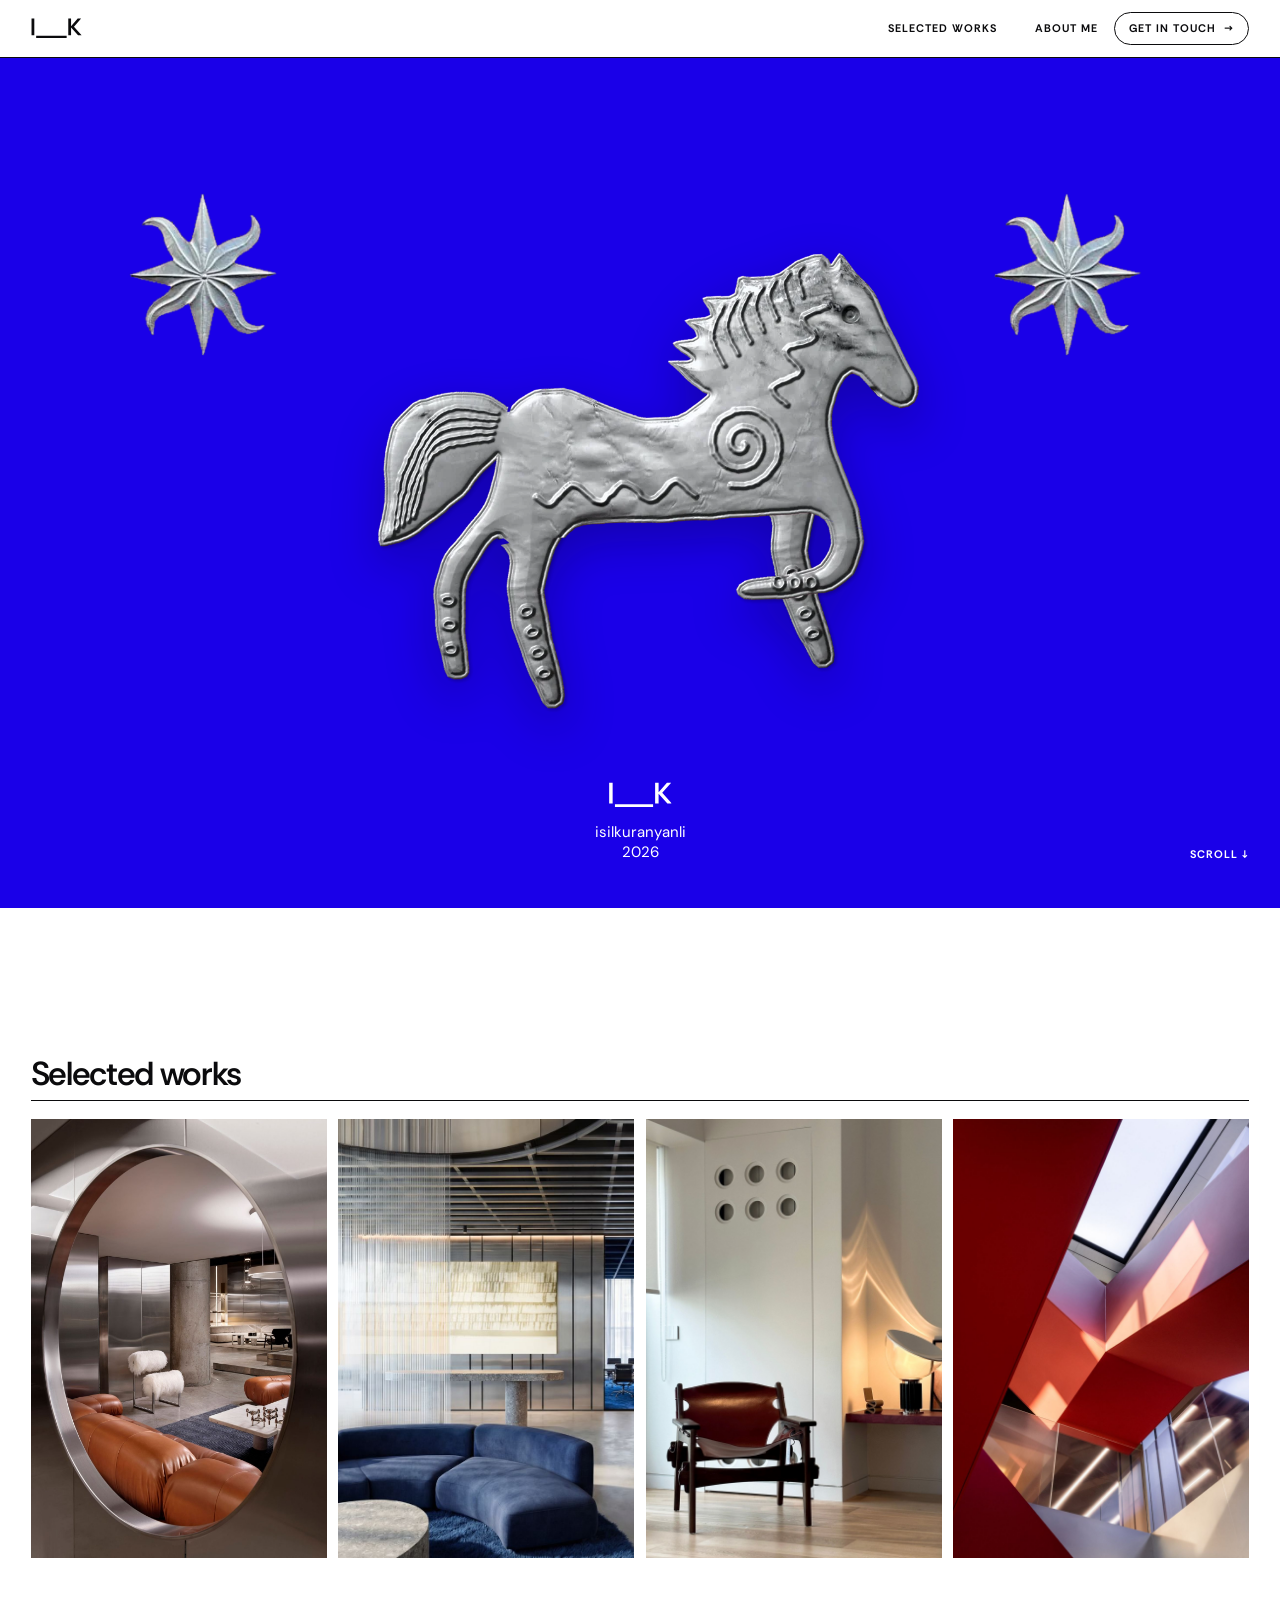
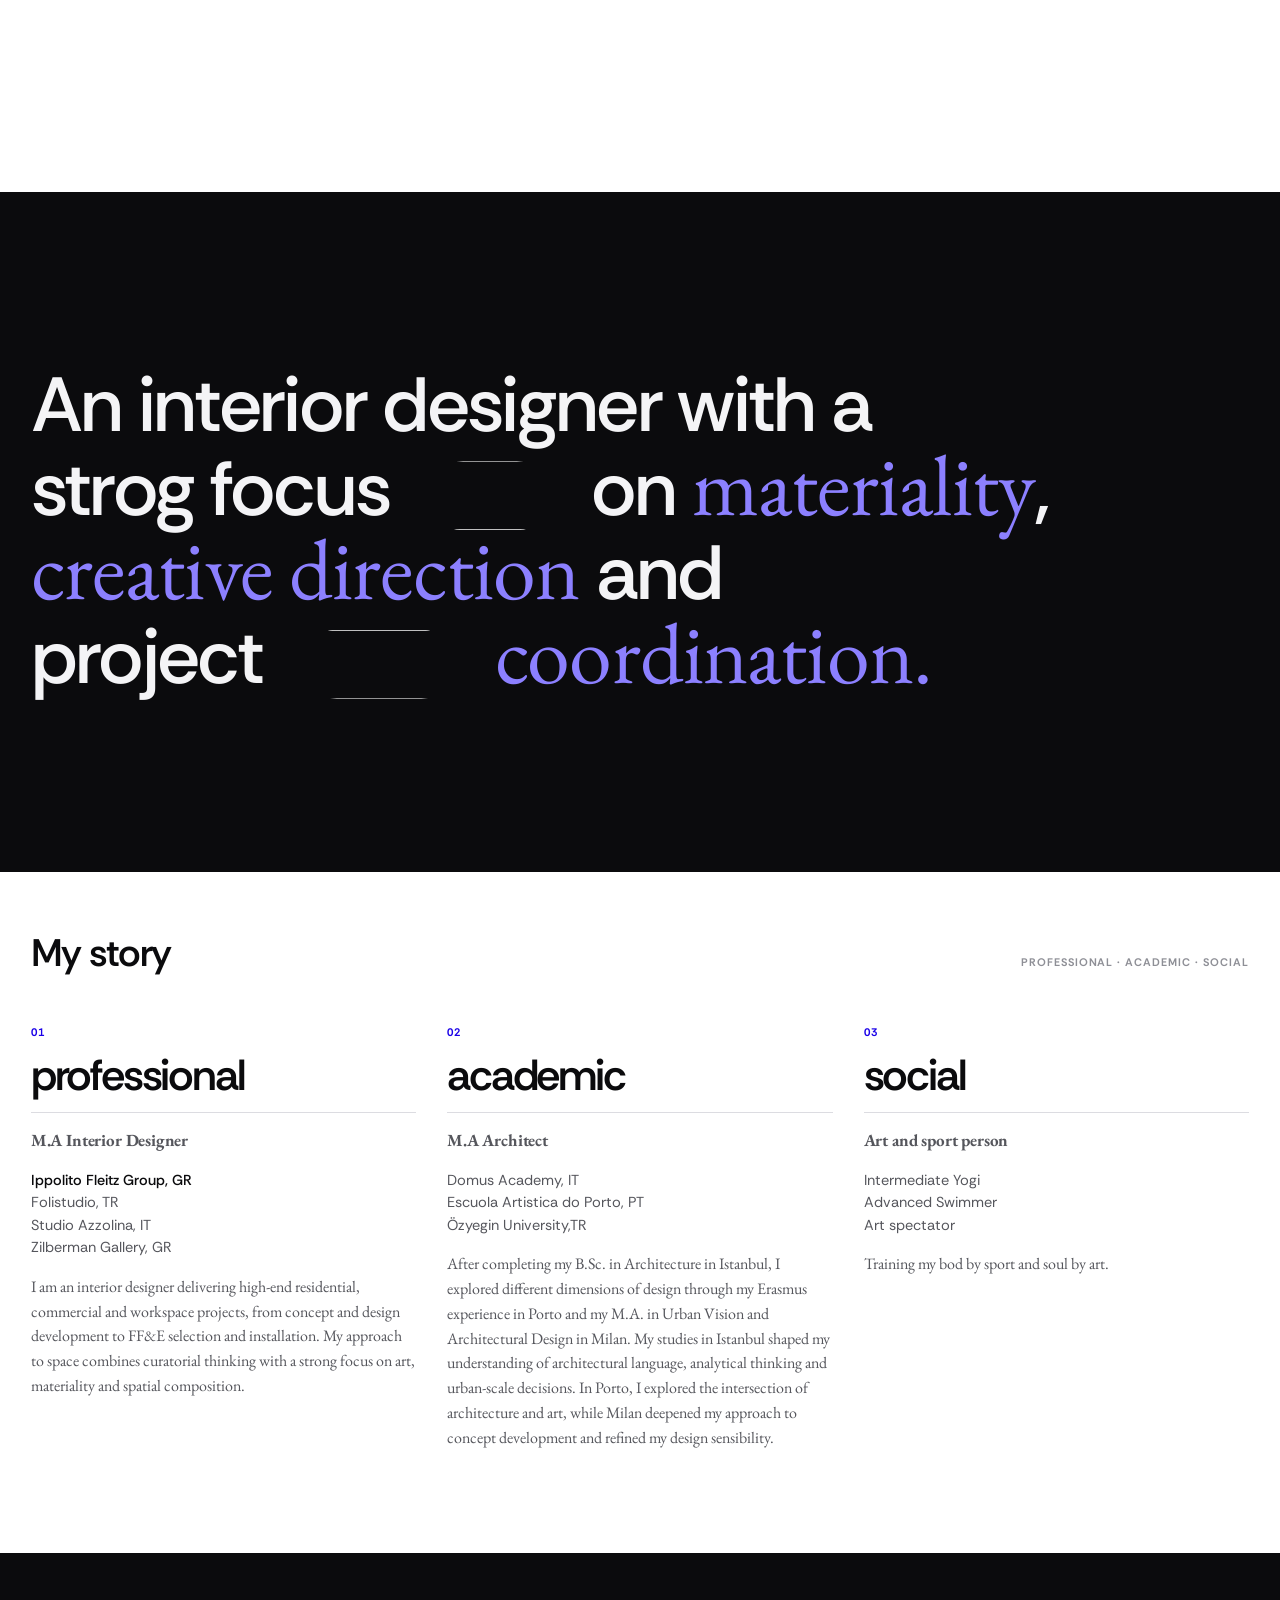
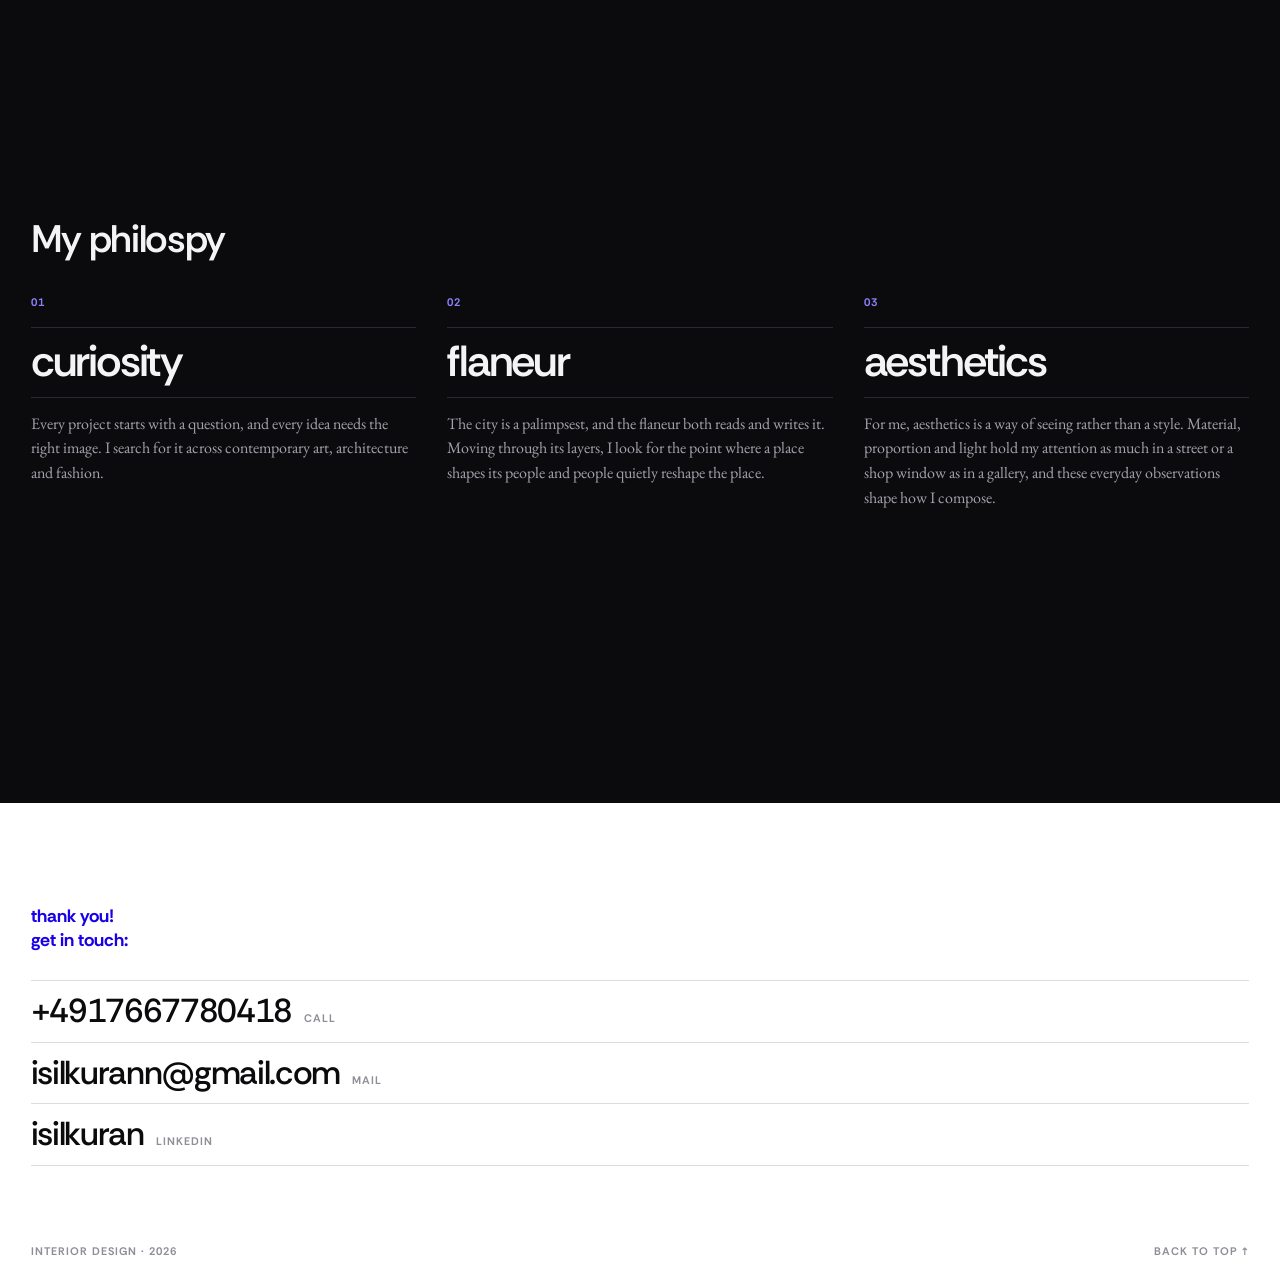
==== index.html @ 498994fc "Add files via upload" ====
<!doctype html>
<html lang="en">
<head>
<meta charset="utf-8">
<meta name="viewport" content="width=device-width,initial-scale=1,viewport-fit=cover">
<title>ısılkuranyanlı · Interior Design Portfolio</title>
<meta name="description" content="Işıl Kuran Yanlı, interior designer. Selected works in retail, workplace and residential interiors.">
<link rel="preconnect" href="https://fonts.googleapis.com">
<link rel="preconnect" href="https://fonts.gstatic.com" crossorigin>
<link rel="stylesheet" href="https://fonts.googleapis.com/css2?family=Rethink+Sans:wght@400;500;600;700;800&family=DM+Sans:opsz,wght@9..40,400;9..40,800&family=EB+Garamond:ital,wght@0,400;0,500;1,400&display=swap">
<link rel="stylesheet" href="site.css">
<style>:root{color-scheme:light;padding-top:env(safe-area-inset-top,0px);padding-bottom:env(safe-area-inset-bottom,0px)}body{margin:0}img{max-width:100%}[hidden]{display:none!important}</style>
</head>
<body>
<nav class="nav" aria-label="Main">
  <div class="wrap in label">
    <a class="logo" href="index.html" aria-label="ısılkuranyanlı, home"><h1><svg class="logo-mark" viewBox="68.2 44.4 46.4 18.6" role="img" aria-label="ısılkuranyanlı"><path fill="currentColor" d="M 68.679688 60 L 68.679688 44.878906 L 71.210938 44.878906 L 71.210938 60 Z M 72.886719 62.5625 L 72.886719 60.578125 L 86.746094 60.578125 L 86.746094 62.5625 Z M 86.75 62.5625 L 86.75 60.578125 L 100.609375 60.578125 L 100.609375 62.5625 Z M 102.082031 60 L 102.082031 44.878906 L 104.613281 44.878906 L 104.613281 51.894531 L 110.648438 44.878906 L 113.757812 44.878906 L 107.257812 52.292969 L 114.199219 60 L 110.984375 60 L 104.613281 52.945312 L 104.613281 60 Z"/></svg></h1></a>
    <ul>
      <li><a href="#work">Selected works</a></li>
      <li><a href="#about">About me</a></li>
    </ul>
    <a class="pill" href="#contact">Get in touch <span class="ar">→</span></a>
  </div>
</nav>

<main>
  <section class="hz" id="hz" aria-label="Portfolio 2026">
    <div class="hz-stage" id="hzStage">
      <img class="hz-star" src="img/horse/star-l.webp" alt="" style="left:-4.751%;top:0.000%;width:17.496%">
      <img class="hz-star" src="img/horse/star-r.webp" alt="" style="left:79.663%;top:0.000%;width:15.631%">
      <img class="hz-horse" id="hzHorse" src="img/horse/h0.webp" alt="Hand-embossed silver tin horse with spiral and zigzag motifs, cut out like a collage" style="left:17.673%;top:12.069%;width:56.128%">
    </div>
    <div class="hz-brand">
      <svg class="hz-logo" viewBox="68.2 44.4 46.4 18.6" aria-hidden="true"><path fill="currentColor" d="M 68.679688 60 L 68.679688 44.878906 L 71.210938 44.878906 L 71.210938 60 Z M 72.886719 62.5625 L 72.886719 60.578125 L 86.746094 60.578125 L 86.746094 62.5625 Z M 86.75 62.5625 L 86.75 60.578125 L 100.609375 60.578125 L 100.609375 62.5625 Z M 102.082031 60 L 102.082031 44.878906 L 104.613281 44.878906 L 104.613281 51.894531 L 110.648438 44.878906 L 113.757812 44.878906 L 107.257812 52.292969 L 114.199219 60 L 110.984375 60 L 104.613281 52.945312 L 104.613281 60 Z"/></svg>
      <p>isilkuranyanli<br>2026</p>
    </div>
    <a class="hz-scroll label" href="#work">Scroll ↓</a>
  </section>



  <section id="work" class="pjs wrap" aria-label="Selected works">
    <div class="pjs-h"><h2 class="pjs-title">Selected works</h2></div>
    <div class="pjs-grid">
      <a class="pj" id="w-mozaik" href="mozaik.html">
        <figure><img src="img/cover-02.jpg" alt="Mozaik Design Showroom seen through a stainless steel circular opening" style="object-position:50% 50%"></figure>
        <div class="pj-cap">
          <span class="pj-n label">01</span>
          <h3 class="pj-t">Mozaik Design Showroom</h3>
          <span class="pj-m">Retail · Istanbul</span>
          <span class="pj-y label">2023–2025</span>
        </div>
      </a>
      <a class="pj" id="w-abdi-ibrahim" href="abdi-ibrahim.html">
        <figure><img src="img/cover-01.jpg" alt="Abdi Ibrahim workplace lounge with blue curved sofa and glass tube partition" style="object-position:30% 50%"></figure>
        <div class="pj-cap">
          <span class="pj-n label">02</span>
          <h3 class="pj-t">Abdi Ibrahim Workplace</h3>
          <span class="pj-m">Workplace · Istanbul</span>
          <span class="pj-y label">2026–ongoing</span>
        </div>
      </a>
      <a class="pj" id="w-kanyon" href="kanyon.html">
        <figure><img src="img/cover-03.jpg" alt="Kanyon Residence leather armchair beside a glowing table lamp" style="object-position:50% 50%"></figure>
        <div class="pj-cap">
          <span class="pj-n label">03</span>
          <h3 class="pj-t">Kanyon Residence</h3>
          <span class="pj-m">Residence · Istanbul</span>
          <span class="pj-y label">2022–2023</span>
        </div>
      </a>
      <a class="pj" id="w-publicis" href="publicis.html">
        <figure><img src="img/cover-04.jpg" alt="Publicis Group HQ red stair void under a skylight" style="object-position:50% 50%"></figure>
        <div class="pj-cap">
          <span class="pj-n label">04</span>
          <h3 class="pj-t">Publicis Group HQ</h3>
          <span class="pj-m">Workplace · Shanghai</span>
          <span class="pj-y label">2024</span>
        </div>
      </a>
    </div>
  </section>


  <!-- ===== ABOUT ===== -->
  <section id="about" aria-label="About me">
  <div class="dark about-stmt" role="region" aria-label="Statement">
    <div class="wrap statement">
      <p>An interior designer with a strog focus <span class="inl a"><img src="img/statement-a.jpg" alt=""></span> on <em>materiality</em>, <em>creative direction</em> and project <span class="inl b"><img src="img/statement-b.jpg" alt=""></span> <em>coordination.</em></p>
    </div>
  </div>
    <div class="wrap">


      <div class="part"><h3>My story</h3><span class="label">professional · academic · social</span></div>
      <div class="cols">
        <div class="col">
          <span class="label ix">01</span>
          <p class="word">professional</p>
          <p class="role">M.A Interior Designer</p>
          <ul><li class="lead">Ippolito Fleitz Group, GR</li><li>Folistudio, TR</li><li>Studio Azzolina, IT</li><li>Zilberman Gallery, GR</li></ul>
          <p>I am an interior designer delivering high-end residential, commercial and workspace projects, from concept and design development to FF&amp;E selection and installation. My approach to space combines curatorial thinking with a strong focus on art, materiality and spatial composition.</p>
        </div>
        <div class="col">
          <span class="label ix">02</span>
          <p class="word">academic</p>
          <p class="role">M.A Architect</p>
          <ul><li>Domus Academy, IT</li><li>Escuola Artistica do Porto, PT</li><li>Özyegin University,TR</li></ul>
          <p>After completing my B.Sc. in Architecture in Istanbul, I explored different dimensions of design through my Erasmus experience in Porto and my M.A. in Urban Vision and Architectural Design in Milan. My studies in Istanbul shaped my understanding of architectural language, analytical thinking and urban-scale decisions. In Porto, I explored the intersection of architecture and art, while Milan deepened my approach to concept development and refined my design sensibility.</p>
        </div>
        <div class="col">
          <span class="label ix">03</span>
          <p class="word">social</p>
          <p class="role">Art and sport person</p>
          <ul><li>Intermediate Yogi</li><li>Advanced Swimmer</li><li>Art spectator</li></ul>
          <p>Training my bod by sport and soul by art.</p>
        </div>
      </div>
    </div>

    <div class="dark">
      <div class="wrap philo">
        <div class="part part-plain"><h3>My philospy</h3></div>
        <div class="cols">
          <div class="col">
            <span class="label ix">01</span>
            <p class="word">curiosity</p>
            <p>Every project starts with a question, and every idea needs the right image. I search for it across contemporary art, architecture and fashion.</p>
          </div>
          <div class="col">
            <span class="label ix">02</span>
            <p class="word">flaneur</p>
            <p>The city is a palimpsest, and the flaneur both reads and writes it. Moving through its layers, I look for the point where a place shapes its people and people quietly reshape the place.</p>
          </div>
          <div class="col">
            <span class="label ix">03</span>
            <p class="word">aesthetics</p>
            <p>For me, aesthetics is a way of seeing rather than a style. Material, proportion and light hold my attention as much in a street or a shop window as in a gallery, and these everyday observations shape how I compose.</p>
          </div>
        </div>
      </div>
    </div>
  </section>

  <section class="wrap contact" id="contact" aria-label="Contact">
    <p class="hi">thank you!<br>get in touch:</p>
    <ul>
      <li><span class="v">+4917667780418</span><span class="k label">Call</span></li>
      <li><span class="v">isilkurann@gmail.com</span><span class="k label">Mail</span></li>
      <li><a class="v" href="https://www.linkedin.com/in/isilkuran" target="_blank" rel="noopener" data-cur="Open">isilkuran</a><span class="k label">LinkedIn</span></li>
    </ul>
    <div class="foot label"><span>Interior design · 2026</span><a href="#top" onclick="window.scrollTo({top:0});return false;">Back to top ↑</a></div>
  </section>
</main>

<div class="cur label" aria-hidden="true"><span id="curTxt">View</span></div>

<script src="site.js"></script>
</body>
</html>
---- site.css ----
/* Layout: magazine issue. Sticky nav → cover strip → black statement → works index with two
   infographics (timeline, services matrix) → four project chapters, each paced like a magazine
   feature (opener, concept spread, material/drawing spread, full-bleed photo, colored caption band)
   → blue services band → About (story + black philosophy, with a route infographic) → contact.
   Headlines in a magazine display serif (AD reference), labels in a bold sans, body in a text serif.
   Single deliberate light look; colored bands come from each project's own PDF spread. */
:root{
  --paper:#ffffff;
  --paper-2:#f3f3f5;
  --ink:#0b0b0d;
  --ink-2:#55565c;
  --ink-3:#8e8f96;
  --rule:#dcdce1;
  --rule-dark:#2a2a30;
  --on-ink:#f4f4f6;
  --on-ink-2:#a3a3ad;
  --blue:#1a00e8;
  --blue-soft:#8c80ff;
  --band-moz:#4a0000;
  --band-abdi:#4f5f80;
  --band-kan:#550a1e;
  --band-pub:#9b2e2a;
  --band-sand:#c6ae9c;
  --display:"Rethink Sans",ui-sans-serif,system-ui,-apple-system,"Helvetica Neue",Arial,sans-serif;
  --serif:"Adobe Garamond Pro","AGaramondPro-Regular","EB Garamond",Garamond,Georgia,serif;
  --head:"Rethink Sans",ui-sans-serif,system-ui,-apple-system,"Helvetica Neue",Arial,sans-serif;
  --mag:"Adobe Garamond Pro","AGaramondPro-Regular","EB Garamond",Garamond,Georgia,serif;
  --gutter:clamp(16px,2.4vw,32px);
  --ease:cubic-bezier(.2,.7,.2,1);
  color-scheme:light;
}
*{box-sizing:border-box}
html{scroll-behavior:smooth}
body{background:var(--paper);color:var(--ink);font-family:var(--display);font-size:15px;line-height:1.5;-webkit-font-smoothing:antialiased}
a{color:inherit;text-decoration:none}
a:focus-visible{outline:2px solid var(--blue);outline-offset:3px}
img{display:block;width:100%;height:100%;object-fit:cover;max-width:100%}
figure{margin:0}
.wrap{padding-inline:var(--gutter)}
.label{font-size:11px;font-weight:700;letter-spacing:.09em;text-transform:uppercase}
.dark{background:var(--ink);color:var(--on-ink)}

/* nav */
.nav{position:sticky;top:env(safe-area-inset-top,0px);z-index:20;background:var(--paper);border-bottom:1px solid var(--ink)}
.nav .in{display:flex;align-items:center;gap:16px;padding-block:12px}
.logo h1{margin:0;font-family:"DM Sans",ui-sans-serif,system-ui,-apple-system,"Helvetica Neue",Arial,sans-serif;font-size:clamp(20px,2vw,26px);font-weight:800;letter-spacing:-.05em;line-height:1;text-transform:none}
.nav ul{margin:0 0 0 auto;display:flex;gap:clamp(16px,3vw,40px);list-style:none;padding:0}
.nav a{white-space:nowrap;position:relative}
.nav ul a::after{content:"";position:absolute;left:0;right:0;bottom:-3px;height:1px;background:currentColor;transform:scaleX(0);transform-origin:left;transition:transform .35s var(--ease)}
.nav ul a:hover::after{transform:scaleX(1)}
.pill{display:inline-flex;align-items:center;gap:8px;border:1px solid var(--ink);border-radius:999px;padding:7px 14px;white-space:nowrap;transition:background .25s,color .25s,border-color .25s}
.pill:hover{background:var(--blue);border-color:var(--blue);color:var(--paper)}
.pill .ar{transition:transform .3s var(--ease)}
.pill:hover .ar{transform:translateX(3px)}

/* cover strip */
.cover{display:grid;grid-template-columns:1.25fr 1fr .85fr 1fr;gap:12px;align-items:start;padding-block:28px clamp(36px,5vw,64px)}
.cover a{display:flex;flex-direction:column;gap:8px;min-width:0}
.cover figure{overflow:hidden;background:var(--paper-2)}
.cover a:nth-child(1) figure{aspect-ratio:2/3}
.cover a:nth-child(2) figure{aspect-ratio:4/5}
.cover a:nth-child(3) figure{aspect-ratio:3/4}
.cover a:nth-child(4) figure{aspect-ratio:5/8}
.cover img,.idx-card img{transition:transform 1s var(--ease)}
.cover a:hover img,.idx-card:hover img{transform:scale(1.045)}
.cover .cap{display:flex;justify-content:space-between;gap:8px;align-items:baseline}
.cover .num{font-size:20px;color:var(--ink-2)}
.cover a:hover .num{color:var(--blue)}
.cover .t{font-family:var(--head);font-size:clamp(15px,1.25vw,18px);font-weight:500;letter-spacing:-.015em;line-height:1.15;color:var(--ink-3);opacity:0;transform:translateY(4px);transition:.3s}
.cover a:hover .t,.cover a:focus-visible .t{opacity:1;transform:none;color:var(--ink)}

/* statement */
.statement{padding-block:clamp(72px,11vw,170px)}
.statement .eyebrow{color:var(--on-ink-2);margin-bottom:28px;display:flex;gap:10px;align-items:center}
.statement .eyebrow::before{content:"";width:28px;height:1px;background:var(--blue-soft)}
.statement p{margin:0;max-width:15.5em;font-weight:500;letter-spacing:-.035em;line-height:1.04;font-size:clamp(32px,6vw,92px);text-wrap:balance}
.statement em{font-family:var(--serif);font-style:normal;font-weight:400;letter-spacing:-.01em;font-size:1.12em;line-height:.9;color:var(--blue-soft)}
.statement .inl{display:inline-block;vertical-align:middle;height:.9em;clip-path:inset(0 .3em round 999px);transition:clip-path .6s var(--ease)}
.statement .inl.a{width:2.2em}
.statement .inl.b{width:2.6em}
.statement p:hover .inl{clip-path:inset(0 0 round 999px)}

/* section head */
.sh{display:flex;justify-content:space-between;align-items:end;gap:16px;padding-block:clamp(48px,6vw,88px) 20px;border-bottom:1px solid var(--ink)}
.sh h2{margin:0;font-family:var(--head);font-weight:600;font-size:clamp(48px,8vw,128px);letter-spacing:-.05em;line-height:.88}
.sh h2 sup{font-family:var(--display);font-size:.16em;font-weight:700;letter-spacing:.06em;color:var(--blue);vertical-align:top;margin-left:.3em;position:relative;top:.5em}
.sh .label{color:var(--ink-3);text-align:right}

/* chapter */

.ch-open{aspect-ratio:21/9;overflow:hidden;background:var(--paper-2)}
.ch-head{display:grid;grid-template-columns:minmax(0,1fr) minmax(0,1fr);gap:clamp(20px,4vw,64px);padding-block:clamp(32px,5vw,72px)}
.ch-num{font-weight:500;color:var(--blue);font-size:clamp(40px,5.4vw,84px);line-height:.9;letter-spacing:-.04em}
.ch-title{margin:.08em 0 0;font-family:var(--head);font-weight:600;font-size:clamp(44px,6.2vw,96px);line-height:.92;letter-spacing:-.045em;text-wrap:balance}
.ch-title .city{font-family:var(--serif);font-weight:400;font-size:.32em;color:var(--ink-3);letter-spacing:0;white-space:nowrap}
.facts{margin:0}
.facts .hd{font-size:20px;font-weight:500;letter-spacing:-.02em;padding-bottom:12px;border-bottom:1px solid var(--ink)}
.facts .row{display:grid;grid-template-columns:110px minmax(0,1fr);gap:12px;padding-block:12px;border-bottom:1px solid var(--rule)}
.facts dt{color:var(--ink-3);font-size:15px}
.facts dd{margin:0;font-size:14.5px;line-height:1.55}
.facts .desc{padding-top:16px;font-family:var(--serif);font-size:16.5px;line-height:1.55;color:var(--ink-2);max-width:34em}

.sp{display:grid;grid-template-columns:minmax(0,1fr) minmax(0,1fr);gap:clamp(20px,4vw,64px);padding-block:clamp(40px,6vw,96px);align-items:center}
.sp.top{align-items:start}
.kicker{color:var(--blue);margin-bottom:14px}
.sp h3,.band h3{margin:0 0 20px;font-family:var(--head);font-weight:600;font-size:clamp(34px,4vw,60px);line-height:.98;letter-spacing:-.04em;text-wrap:balance}
.prose{font-family:var(--serif);font-size:17px;line-height:1.6;color:var(--ink-2);max-width:36em}
.prose p{margin:0 0 1em}
.notes{margin:24px 0 0;display:grid;gap:0}
.notes div{display:grid;grid-template-columns:150px minmax(0,1fr);gap:14px;padding-block:12px;border-top:1px solid var(--rule)}
.notes dt{font-size:12px;font-weight:700;letter-spacing:.06em;text-transform:uppercase;padding-top:3px}
.notes dd{margin:0;font-family:var(--serif);font-size:15.5px;line-height:1.55;color:var(--ink-2)}

.mood{display:grid;grid-template-columns:repeat(3,minmax(0,1fr));gap:12px;margin-top:28px}
.mood figure,.m9 figure{position:relative;aspect-ratio:3/4;overflow:hidden;background:var(--paper-2)}
.tag{position:absolute;left:8px;bottom:8px;font-size:10px;font-weight:700;letter-spacing:.08em;text-transform:uppercase;color:#fff;mix-blend-mode:difference}
.m9{display:grid;grid-template-columns:repeat(3,minmax(0,1fr));gap:12px}
.tall{aspect-ratio:4/5;overflow:hidden;position:relative}
.full{aspect-ratio:16/9;overflow:hidden}
.full.cap{position:relative}
.drawing{background:var(--paper);border:1px solid var(--rule);padding:clamp(8px,1.5vw,20px)}
.drawing img{object-fit:contain;height:auto}
.duo{display:grid;grid-template-columns:minmax(0,1fr) minmax(0,1fr);gap:12px;padding-bottom:clamp(40px,6vw,96px)}
.duo figure{aspect-ratio:2/3;overflow:hidden}
.trio{display:grid;grid-template-columns:repeat(3,minmax(0,1fr));gap:12px}
.trio figure{aspect-ratio:4/5;overflow:hidden}
.caption{font-family:var(--serif);font-size:16.5px;line-height:1.55;color:var(--ink-2);max-width:38em;margin:24px auto 0;text-align:left}

/* stat infographic */
.stats{display:grid;grid-template-columns:repeat(3,minmax(0,1fr));border-top:1px solid var(--ink);margin-top:28px}
.stat{padding:14px 12px 0 0;min-width:0}
.stat + .stat{border-left:1px solid var(--rule);padding-left:14px}
.stat .v{font-family:var(--head);font-weight:600;letter-spacing:-.04em;font-size:clamp(40px,4.4vw,64px);line-height:1;color:var(--blue)}
.stat .v small{font-size:.45em}
.stat .k{color:var(--ink-3);margin-top:6px}
.legend{list-style:none;margin:16px 0 0;padding:0;columns:2;column-gap:24px;font-size:13px;color:var(--ink-2)}
.legend li{break-inside:avoid;padding:3px 0;border-bottom:1px solid var(--rule)}
.legend b{color:var(--blue);font-weight:700;margin-right:8px;font-variant-numeric:tabular-nums}

/* colored caption band */
.band{display:grid;grid-template-columns:minmax(0,1fr) minmax(0,1fr);color:var(--on-ink)}
.band > figure{min-height:clamp(420px,52vw,860px);overflow:hidden}
.band .side{display:flex;flex-direction:column;justify-content:center;gap:24px;padding:clamp(28px,6vw,96px) clamp(20px,5vw,88px)}
.band .side figure{width:min(100%,420px);aspect-ratio:4/5;overflow:hidden}
.band .side figure.wide{width:min(100%,520px);aspect-ratio:16/10}
.band .side p{margin:0;padding-top:16px;border-top:1px solid rgba(255,255,255,.4);font-family:var(--serif);font-size:clamp(17px,1.5vw,20px);line-height:1.5;max-width:26em}
.band.moz{background:var(--band-moz)}
.band.abdi{background:var(--band-abdi)}
.band.kan{background:var(--band-kan)}
.band.pub{background:var(--band-pub)}
.sandbox{background:var(--band-sand);display:grid;place-items:center;padding:clamp(28px,5vw,72px);align-self:stretch}
.sandbox figure{width:100%;max-width:520px;aspect-ratio:3/4;overflow:hidden}

/* services band */
.ticker{background:var(--blue);color:var(--paper);overflow:hidden;padding-block:20px}
.ticker .track{display:flex;width:max-content;animation:roll 46s linear infinite}
.ticker span{font-size:clamp(22px,2.8vw,40px);font-weight:500;letter-spacing:-.03em;padding-right:1.2em;white-space:nowrap}
.ticker span::after{content:"✳";font-size:.6em;margin-left:1.2em;vertical-align:.25em;opacity:.8}
@keyframes roll{to{transform:translateX(-50%)}}

/* about */
.part{display:flex;justify-content:space-between;align-items:baseline;gap:16px;border-top:1px solid var(--ink);padding-block:14px 0;margin-top:clamp(28px,4vw,48px)}
.part h3{margin:0;font-family:var(--head);font-weight:600;font-size:clamp(28px,3vw,42px);letter-spacing:-.035em;line-height:1}
.part .label{color:var(--ink-3)}
.route{position:relative;display:grid;grid-template-columns:repeat(4,minmax(0,1fr));gap:16px;padding-block:36px 8px}
.route::before{content:"";position:absolute;left:6px;right:6px;top:42px;height:1px;background:var(--ink)}
.stop{position:relative;padding-top:24px;min-width:0}
.stop::before{content:"";position:absolute;left:0;top:0;width:13px;height:13px;border-radius:50%;background:var(--paper);border:2px solid var(--ink)}
.stop.now::before{background:var(--blue);border-color:var(--blue)}
.stop .c{font-family:var(--head);font-weight:600;letter-spacing:-.04em;font-size:clamp(28px,2.8vw,40px);line-height:1}
.stop .w{color:var(--ink-3);margin-top:6px}
.stop .i{font-size:13.5px;color:var(--ink-2);margin-top:4px}
.cols{display:grid;grid-template-columns:repeat(3,minmax(0,1fr));gap:clamp(16px,2.4vw,36px);padding-block:clamp(28px,4vw,52px) clamp(64px,8vw,120px)}
.col{min-width:0;display:flex;flex-direction:column;gap:16px}
.col .word{margin:0;font-family:var(--head);font-weight:600;letter-spacing:-.05em;line-height:.9;font-size:clamp(34px,3.4vw,52px);color:var(--ink);transition:color .3s}
.col:hover .word{color:var(--blue)}
.col .ix{color:var(--blue)}
.col .role{margin:0;font-size:17px;font-weight:700;letter-spacing:-.01em;padding-top:14px;border-top:1px solid var(--rule)}
.col ul{list-style:none;margin:0;padding:0;color:var(--ink-2);font-size:14.5px;line-height:1.55}
.col ul li.lead{color:var(--ink);font-weight:500}
.col p{margin:0;font-family:var(--serif);font-size:16px;line-height:1.55;color:var(--ink-2);max-width:26em}
.philo{padding-block:clamp(48px,6vw,96px) clamp(64px,8vw,120px)}
.philo .part{margin-top:0;border-color:var(--on-ink)}
.philo .part .label{color:var(--on-ink-2)}
.philo .cols{padding-bottom:0}
.philo .col .word{color:var(--on-ink)}
.philo .col:hover .word{color:var(--blue-soft)}
.philo .col .ix{color:var(--blue-soft)}
.philo .col p{padding-top:14px;border-top:1px solid var(--rule-dark);color:var(--on-ink-2)}
.philo .col:hover p{color:var(--on-ink)}

/* contact */
.contact{padding-block:clamp(56px,8vw,120px) 28px}
.contact .hi{color:var(--blue);font-weight:700;font-size:18px;line-height:1.3;margin:0 0 28px}
.contact ul{list-style:none;margin:0;padding:0;display:grid}
.contact li{display:flex;align-items:flex-start;gap:12px;min-width:0;border-top:1px solid var(--rule);padding-block:6px}
.contact li:last-child{border-bottom:1px solid var(--rule)}
.contact .v{font-weight:500;letter-spacing:-.045em;line-height:1.05;font-size:clamp(28px,6.4vw,96px);overflow-wrap:anywhere;user-select:all;transition:color .25s}
.contact li:hover .v{color:var(--blue)}
.contact .k{color:var(--ink-3);padding-top:.6em}
.foot{display:flex;justify-content:space-between;gap:16px;margin-top:clamp(48px,6vw,90px);color:var(--ink-3)}
.foot a:hover{color:var(--blue)}

/* cursor label */
.cur{position:fixed;left:0;top:0;z-index:50;pointer-events:none;width:84px;height:84px;margin:-42px 0 0 -42px;border-radius:50%;background:var(--blue);color:var(--paper);display:grid;place-items:center;transform:translate3d(-200px,-200px,0) scale(0);transition:transform .35s var(--ease)}
.cur.on{transform:translate3d(var(--x),var(--y),0) scale(1)}
.cur.off{transform:translate3d(var(--x),var(--y),0) scale(0)}
@media (hover:none),(pointer:coarse){.cur{display:none}}

@media (prefers-reduced-motion:no-preference){
  .cover a{animation:up .9s var(--ease) both}
  .cover a:nth-child(2){animation-delay:.08s}.cover a:nth-child(3){animation-delay:.16s}.cover a:nth-child(4){animation-delay:.24s}
  @keyframes up{from{transform:translateY(14px)}to{transform:none}}
}
@media (prefers-reduced-motion:reduce){html{scroll-behavior:auto}.ticker .track{animation:none}*{transition:none!important}.cur{display:none}}

@media (max-width:900px){
  .cover{grid-template-columns:1fr 1fr}
  .cover .t{opacity:1;transform:none}
  .ch-head,.sp,.band{grid-template-columns:1fr}
  .ch-open{aspect-ratio:16/10}
  .band > figure{min-height:0;aspect-ratio:4/5}
  .cols{grid-template-columns:1fr;gap:44px}
  .route{grid-template-columns:1fr 1fr;row-gap:28px}
  .route::before{display:none}
}
@media (max-width:560px){
  .nav .in{flex-wrap:wrap;row-gap:8px}
  .nav ul{margin-left:0}
  .nav .pill{display:none}
  .mood,.m9{gap:8px}
  .trio{grid-template-columns:1fr}
  .trio figure{aspect-ratio:4/5}
  .notes div,.facts .row{grid-template-columns:1fr;gap:4px}
  .stats{grid-template-columns:1fr}
  .stat + .stat{border-left:0;border-top:1px solid var(--rule);padding-left:0}
  .legend{columns:1}
}

/* ---- landing: projects grouped by category ---- */
.cat{padding-block:clamp(48px,7vw,110px)}
.cat.alt{background:var(--paper-2)}
.cat-head{display:flex;justify-content:space-between;align-items:end;gap:16px;border-bottom:1px solid var(--ink);padding-bottom:16px;margin-bottom:clamp(24px,3vw,40px)}
.cat-head h2{margin:0;font-family:var(--head);font-weight:600;font-size:clamp(48px,7.5vw,120px);letter-spacing:-.055em;line-height:.85}
.cat-head .label{color:var(--ink-3);text-align:right}
.cat-head .label b{color:var(--blue)}
.pcard{display:grid;gap:clamp(16px,2.4vw,36px);min-width:0;color:inherit}
.pcard.feature{grid-template-columns:minmax(0,1.7fr) minmax(0,1fr);align-items:end}
.pcard.feature.rev{grid-template-columns:minmax(0,1fr) minmax(0,1.7fr)}
.pcard.feature.rev figure{order:2}
.pcard figure{overflow:hidden;aspect-ratio:16/10;background:var(--paper-2)}
.pcard img{transition:transform 1.1s var(--ease)}
.pcard:hover img{transform:scale(1.035)}
.pair{display:grid;grid-template-columns:minmax(0,1fr) minmax(0,1fr);gap:clamp(16px,2.4vw,36px)}
.pair .pcard figure{aspect-ratio:4/5}
.pmeta{display:flex;gap:14px;color:var(--ink-3);margin-bottom:12px}
.pmeta b{color:var(--blue)}
.pcard h3{margin:0 0 12px;font-family:var(--head);font-weight:600;font-size:clamp(32px,3.6vw,56px);line-height:.95;letter-spacing:-.045em;text-wrap:balance}
.pcard h3 .city{font-family:var(--serif);font-weight:400;font-size:.42em;letter-spacing:0;color:var(--ink-3);white-space:nowrap}
.pcard p{margin:0 0 18px;font-family:var(--serif);font-size:17px;line-height:1.55;color:var(--ink-2);max-width:32em}
.pcard .svc{font-size:12.5px;color:var(--ink-2);border-top:1px solid var(--rule);padding-top:12px;margin-bottom:18px;line-height:1.7}
.pcard:hover h3{color:var(--blue)}
.pcard:hover .pill{background:var(--blue);border-color:var(--blue);color:var(--paper)}

/* ---- project page ---- */
.sub{display:flex;gap:clamp(14px,2.4vw,32px);overflow-x:auto;scrollbar-width:none;padding-block:10px;border-top:1px solid var(--rule)}
.sub a{white-space:nowrap;color:var(--ink-3)}
.sub a:hover,.sub a.on{color:var(--blue)}
.sub .back{color:var(--ink);margin-right:auto}
.sub .back:hover{color:var(--blue)}
.pagehead{padding-block:clamp(28px,4vw,56px) clamp(20px,3vw,32px)}
.crumb{color:var(--ink-3)}
.crumb a:hover{color:var(--blue)}
section[id]{scroll-margin-top:110px}
.next{display:grid;grid-template-columns:minmax(0,1fr) minmax(0,1.3fr);gap:clamp(16px,3vw,48px);align-items:center;padding-block:clamp(56px,8vw,120px);border-top:1px solid var(--ink)}
.next .label{color:var(--ink-3);margin-bottom:14px}
.next h2{margin:0 0 20px;font-family:var(--head);font-weight:600;font-size:clamp(40px,6vw,96px);letter-spacing:-.05em;line-height:.9}
.next figure{aspect-ratio:16/9;overflow:hidden}
.next img{transition:transform 1.1s var(--ease)}
.next:hover img{transform:scale(1.035)}
.next:hover h2{color:var(--blue)}
.minifoot{display:flex;flex-wrap:wrap;justify-content:space-between;gap:16px;padding-block:22px;border-top:1px solid var(--rule);color:var(--ink-3)}
.minifoot span{user-select:all}
.minifoot a:hover{color:var(--blue)}
@media (max-width:900px){
  .pcard.feature,.pcard.feature.rev,.next{grid-template-columns:1fr}
  .pcard.feature.rev figure{order:0}
}
@media (max-width:560px){
  .pair{grid-template-columns:1fr}
  .pair .pcard figure{aspect-ratio:16/10}
}
.works{display:grid;gap:clamp(56px,8vw,120px);padding-block:clamp(56px,8vw,120px)}
.works .pcard + .pcard{border-top:1px solid var(--ink);padding-top:clamp(24px,3vw,40px)}
#about > .wrap .part{border-top:0}
.mgal{display:grid;gap:12px;padding-block:12px clamp(56px,8vw,120px)}
.mgal .wide{aspect-ratio:4/3;overflow:hidden}
@media (min-width:901px){.mgal .wide{aspect-ratio:16/9}}

/* ---- feature spread: sticky image left, editorial column right ---- */
.feat{display:grid;grid-template-columns:repeat(12,minmax(0,1fr));column-gap:clamp(16px,2.4vw,36px);padding-block:clamp(48px,7vw,112px);align-items:start}
.feat-media{grid-column:1/7;position:sticky;top:120px;margin:0}
.feat-media img{aspect-ratio:4/5;height:auto;transition:transform 1.2s var(--ease)}
.feat-media{overflow:hidden}
.feat-media:hover img{transform:scale(1.025)}
.feat-media figcaption{display:flex;justify-content:space-between;gap:12px;padding-top:10px;color:var(--ink-3);border-top:1px solid var(--ink);margin-top:10px}
.feat-body{grid-column:8/13;display:flex;flex-direction:column;gap:clamp(20px,2.4vw,32px);padding-top:clamp(0px,2vw,24px)}
.feat-kicker{display:flex;align-items:center;gap:12px;color:var(--ink-3)}
.feat-n{display:inline-grid;place-items:center;width:34px;height:34px;border:1px solid var(--blue);border-radius:50%;color:var(--blue);letter-spacing:0}
.feat-body h3{margin:0;font-family:var(--head);font-weight:600;font-size:clamp(38px,4.4vw,68px);line-height:.95;letter-spacing:-.045em;text-wrap:balance}
.feat-lead{margin:0;font-family:var(--serif);font-size:clamp(18px,1.45vw,21px);line-height:1.6;color:var(--ink);max-width:32em}
.feat-quote{margin:0;padding:clamp(18px,2vw,28px) 0;border-block:1px solid var(--rule);font-family:var(--serif);font-size:clamp(26px,2.5vw,38px);line-height:1.15;color:var(--blue);text-wrap:balance}
.feat-strip{display:grid;grid-template-columns:repeat(3,minmax(0,1fr));gap:10px}
.feat-strip figure{margin:0;overflow:hidden}
.feat-strip img{aspect-ratio:1/1;height:auto;transition:transform .9s var(--ease),filter .4s}
.feat-strip figure:hover img{transform:scale(1.05)}
.feat-strip figcaption{padding-top:8px;color:var(--ink-3)}
@media (max-width:900px){
  .feat-media{grid-column:1/-1;position:static}
  .feat-body{grid-column:1/-1;padding-top:32px}
}
@media (prefers-reduced-motion:reduce){.feat-media img,.feat-strip img{transition:none}}
.chap .prose,.chap .notes dd,.chap .facts .desc,.chap .caption,.chap .feat-lead{color:var(--ink)}
.sp .feat-kicker{margin-bottom:18px}
.gal-head{padding-block:0 20px}
.pcard[id]{scroll-margin-top:90px}

/* ---- detail drawings ---- */
.dets{display:grid;gap:clamp(16px,2vw,28px);padding-block:clamp(48px,7vw,112px)}
.dets-head{display:flex;justify-content:space-between;align-items:center;gap:16px;padding-bottom:16px;border-bottom:1px solid var(--ink)}
.dets-hint{color:var(--ink-3)}
.dets-pair{display:grid;grid-template-columns:minmax(0,.873fr) minmax(0,.62fr);gap:clamp(16px,2vw,28px);align-items:start}
.dwg{margin:0;display:flex;flex-direction:column;gap:12px;min-width:0}
.zoom{display:block;width:100%;padding:clamp(12px,2vw,28px);margin:0;border:1px solid var(--rule);background:var(--paper);cursor:zoom-in;transition:border-color .25s}
.zoom:hover{border-color:var(--ink)}
.zoom:focus-visible{outline:2px solid var(--blue);outline-offset:3px}
.zoom img{height:auto;object-fit:contain}
.dwg figcaption{display:flex;flex-wrap:wrap;align-items:baseline;gap:6px 14px;font-size:15px;font-weight:500;letter-spacing:-.01em}
.dwg figcaption .label{color:var(--blue)}
.dwg figcaption .where{color:var(--ink-3);font-weight:400;margin-left:auto}
.built{margin:0}
.built img{aspect-ratio:16/9}
.built figcaption{padding-top:10px;color:var(--ink-3)}
.lb{position:fixed;inset:0;z-index:100;background:rgba(255,255,255,.98);display:flex;flex-direction:column}
.lb-x{position:absolute;top:calc(14px + env(safe-area-inset-top,0px));right:16px;z-index:2;border:1px solid var(--ink);border-radius:999px;background:var(--paper);padding:8px 14px;cursor:pointer}
.lb-x:hover{background:var(--blue);border-color:var(--blue);color:var(--paper)}
.lb-in{flex:1;overflow:auto;display:grid;place-items:center;padding:60px 16px 40px;cursor:zoom-in}
.lb-in img{max-width:100%;max-height:calc(100vh - 110px);width:auto;height:auto;object-fit:contain}
.lb.big .lb-in{place-items:start;cursor:zoom-out}
.lb.big .lb-in img{max-width:none;max-height:none;width:auto}
.lb-tip{position:absolute;bottom:14px;left:50%;transform:translateX(-50%);color:var(--ink-3)}
@media (max-width:700px){
  .dets-pair{grid-template-columns:1fr}
  .dwg figcaption .where{margin-left:0;width:100%}
}

/* ===== one block = one screen (project pages, desktop) ===== */
.dets-stack{display:grid;gap:clamp(16px,2vw,28px);align-content:start}
@media (min-width:901px) and (min-height:560px){
  :root{--navh:92px;--vh:calc(100svh - var(--navh));--pad:clamp(24px,3vw,44px)}
  .chap section[id]{scroll-margin-top:var(--navh)}

  /* overview: hero + facts share exactly one screen */
  #overview{height:var(--vh);display:flex;flex-direction:column;overflow:hidden}
  #overview .ch-open{flex:1 1 auto;min-height:0;aspect-ratio:auto}
  #overview .ch-head{flex:none;padding-block:22px 26px;align-items:end}
  #overview .ch-num{font-size:clamp(30px,3.4vw,52px)}
  #overview .ch-title{font-size:clamp(36px,4.4vw,72px)}
  #overview .facts .hd{font-size:17px;padding-bottom:8px}
  #overview .facts .row{padding-block:7px}
  #overview .facts dd,#overview .facts dt{font-size:13.5px;line-height:1.45}
  #overview .facts .desc{padding-top:10px;font-size:15.5px;line-height:1.45}

  /* spreads */
  .chap .sp{padding-block:var(--pad)}
  .chap .sp > .wrap{padding-block:var(--pad)!important}
  .chap .sp .tall{aspect-ratio:auto;height:calc(var(--vh) - 2 * var(--pad))}
  .chap .m9{height:calc(var(--vh) - 2 * var(--pad));grid-template-rows:repeat(3,minmax(0,1fr))}
  .chap .m9 figure{aspect-ratio:auto;height:100%}
  .chap .drawing img{max-height:calc(var(--vh) - 2 * var(--pad) - 60px);width:auto;max-width:100%;margin-inline:auto}
  .chap .collage img{max-height:calc(var(--vh) - 2 * var(--pad));width:auto;max-width:100%;margin-inline:auto;object-fit:contain}
  .chap .sp h3{font-size:clamp(30px,3.2vw,52px);margin-bottom:14px}
  .chap .notes div{padding-block:9px}
  .chap .prose{font-size:16px;line-height:1.55}
  .chap .mood{margin-top:18px}

  /* full-bleed photos and pairs never exceed the screen */
  .chap .full{max-height:var(--vh)!important}
  .chap > .duo figure,.chap .wrap.duo figure{max-height:var(--vh)}
  .chap .sp .duo figure{aspect-ratio:1/1;max-height:24vh}
  .chap .trio figure{max-height:calc(var(--vh) - 2 * var(--pad) - 120px)}
  .mgal .wide{max-height:var(--vh)}
  .mgal .trio figure{max-height:calc(var(--vh) - 24px)}

  /* colored bands = one screen */
  .band{height:var(--vh)}
  .band > figure{min-height:0;height:100%}
  .band .side{padding-block:var(--pad);gap:18px}
  .band .side figure{max-height:calc(var(--vh) * .52)}
  .sandbox{padding:var(--pad)}
  .sandbox figure{max-height:calc(var(--vh) - 2 * var(--pad))}

  /* feature spread */
  .feat{padding-block:var(--pad)}
  .feat-media{top:calc(var(--navh) + 12px)}
  .feat-media img{aspect-ratio:auto;height:calc(var(--vh) - 2 * var(--pad) - 44px);object-fit:cover}
  .feat-body{gap:18px}
  .feat-lead{font-size:17.5px;line-height:1.55}
  .feat-quote{font-size:clamp(22px,2vw,32px);padding-block:14px}

  /* Kanyon plan spread */
  #material .drawing img{max-height:calc(var(--vh) * .48)}
  #material .stats{margin-top:14px}
  #material .stat .v{font-size:clamp(30px,3vw,46px)}
  #material .legend{margin-top:10px;font-size:12px}

  /* details: three drawings + as-built on one screen */
  .dets{grid-template-columns:minmax(0,.87fr) minmax(0,.62fr) minmax(0,1fr);align-items:start;padding-block:var(--pad)}
  .dets-head{grid-column:1/-1}
  .dets-pair{display:contents}
  .zoom{padding:12px}
  .dwg figcaption{font-size:13.5px;gap:4px 10px}
  .dwg figcaption .where{margin-left:0;width:100%}
  .built img{aspect-ratio:16/9;max-height:calc((var(--vh) - 2 * var(--pad) - 200px) * .52)}
  .dets .zoom img{max-height:calc(var(--vh) - 2 * var(--pad) - 190px);width:auto;max-width:100%;margin-inline:auto}
  
  .dets-head{padding-bottom:10px}
  .chap .wrap.duo{padding-bottom:var(--pad)}
  .chap .wrap.duo figure{max-height:calc(var(--vh) - 2 * var(--pad) - 4px)}
  .chap section > .wrap[style]{padding-block:var(--pad)!important}
  .chap .trio figure{max-height:calc(var(--vh) - 2 * var(--pad) - 150px)}
  .feat-strip img{aspect-ratio:4/3}
}
@media (min-width:901px) and (max-height:780px){
  .feat-lead{font-size:16px;line-height:1.5}
  .feat-body h3{font-size:clamp(30px,3.4vw,52px)}
  .feat-strip figcaption{display:none}
  #material .drawing img{max-height:calc(var(--vh) * .4)}
  .chap .sp .duo figure{max-height:19vh}
  .chap .notes dd{font-size:14.5px;line-height:1.45}
}

/* as-built photo: full bleed, one screen */
.built-full{position:relative;margin:0;overflow:hidden;aspect-ratio:16/9}
.built-full img{height:100%}
.built-full figcaption{position:absolute;left:var(--gutter);bottom:18px;color:#fff;background:rgba(11,11,13,.55);padding:6px 10px;border-radius:999px}
@media (min-width:901px) and (min-height:560px){
  .built-full{aspect-ratio:auto;height:var(--vh)}
}
/* breathing room between project sections */
.chap section + section{margin-top:clamp(56px,8vw,128px)}

/* details v3: drawings enlarged, each block exactly one screen */
.dets-scr{display:grid;gap:clamp(16px,2vw,28px);align-content:start}
@media (min-width:901px) and (min-height:560px){
  .dets{display:block;padding-block:0;grid-template-columns:none}
  .dets-scr{box-sizing:border-box;height:var(--vh);padding-block:var(--pad);display:flex;flex-direction:column;gap:18px;overflow:hidden}
  .dets-s2{justify-content:center}
  .dets-s2 .dwg{align-self:center}
  .dets .dets-pair{display:flex;justify-content:center;align-items:flex-start;gap:clamp(20px,2.4vw,40px)}
  .dets .dwg{flex:none;align-items:center}
  .dets .dwg figcaption{width:0;min-width:100%;font-size:14px}
  .dets .zoom{width:auto;padding:12px}
  .dets .zoom img{max-height:none;max-width:none;width:auto}
  .dets-s1 .zoom img{height:min(calc(var(--vh) - 2 * var(--pad) - 135px),calc((100vw - 2 * var(--gutter) - 40px - 80px) / 1.493))}
  .dets-s2 .zoom img{height:min(calc(var(--vh) - 2 * var(--pad) - 100px),calc((100vw - 2 * var(--gutter) - 60px) / 2.233))}
}

/* Mozaik harmony: image 2/3, text 1/3 on one screen */
.sp.h23{grid-template-columns:minmax(0,2fr) minmax(0,1fr);align-items:end}
.h23-img{margin:0;overflow:hidden;aspect-ratio:4/3}
.h23-txt{display:flex;flex-direction:column;gap:18px;padding-bottom:4px}
.h23-txt .feat-kicker{margin-bottom:0}
@media (min-width:901px) and (min-height:560px){
  .chap .sp.h23 .h23-img{aspect-ratio:auto;height:calc(var(--vh) - 2 * var(--pad))}
}
@media (max-width:900px){.sp.h23{grid-template-columns:1fr}}

/* Mozaik spatial: axonometric as hero, 1/3 text + 2/3 drawing, magnifier */
.sp.axo{grid-template-columns:minmax(0,1fr) minmax(0,2fr);align-items:center}
.axo-txt{display:flex;flex-direction:column;gap:16px}
.axo-txt h3{margin:0!important}
.axo-hint{color:var(--blue)}
.axo-fig{margin:0;justify-self:center;max-width:100%;background:#fff;border:1px solid var(--rule);line-height:0}
.mag{position:relative;display:block;line-height:0;max-width:100%;overflow:hidden}
.mag img{width:auto;max-width:100%;height:auto;object-fit:contain}
.mag-on{cursor:none}
.mag-lens{position:absolute;left:0;top:0;width:clamp(180px,16vw,260px);aspect-ratio:1;border-radius:50%;pointer-events:none;background-color:#fff;background-repeat:no-repeat;border:2px solid var(--blue);box-shadow:0 14px 40px rgba(11,11,13,.28),inset 0 0 0 4px rgba(255,255,255,.85);opacity:0;scale:.6;transition:opacity .2s,scale .25s var(--ease);will-change:transform}
.mag-lens.show{opacity:1;scale:1}
.mag-lens::after{content:"";position:absolute;left:50%;top:50%;width:8px;height:8px;margin:-4px 0 0 -4px;border-radius:50%;background:var(--blue);opacity:.7}
@media (min-width:901px) and (min-height:560px){
  .chap .sp.axo .mag img{max-height:calc(var(--vh) - 2 * var(--pad) - 4px)}
}
@media (max-width:900px){.sp.axo{grid-template-columns:1fr}.axo-hint{display:none}}


/* Mozaik overview: hero + title + details on the first screen, title aligned with details */
@media (min-width:901px) and (min-height:560px){
  #overview.ov-big{height:auto;min-height:var(--vh);display:flex;flex-direction:column;overflow:visible}
  #overview.ov-big .ch-open{flex:1 1 auto;height:auto;min-height:calc(100vw / 3.05);aspect-ratio:auto}
  #overview.ov-big .ch-head{flex:none;align-items:start;padding-block:20px 18px}
  #overview.ov-big .ch-head > div:first-child{display:flex;align-items:baseline;gap:clamp(14px,1.6vw,24px)}
  #overview.ov-big .ch-num{font-size:clamp(30px,3.2vw,48px);line-height:1}
  #overview.ov-big .ch-title{margin:0;font-size:clamp(34px,3.8vw,62px);line-height:.95;white-space:nowrap}
  #overview.ov-big .ch-title .city{display:inline;margin-left:.2em;font-size:.42em}
}
@media (max-width:900px){#overview.ov-big .ch-open{aspect-ratio:4/5}}

/* Mozaik gallery grid: images always span the full content width (page margins left and right);
   height is capped to one screen by cropping, never by narrowing */
.mgal .trio figure,.mgal .wide{width:100%;max-width:none}
@media (min-width:901px) and (min-height:560px){
  .mgal .trio figure{aspect-ratio:auto;max-height:none;height:min(calc((100vw - 2 * var(--gutter) - 24px) / 3 * 1.25),calc(var(--vh) - 24px))}
  .mgal .wide{aspect-ratio:auto;max-height:none;height:min(calc((100vw - 2 * var(--gutter)) * .5625),var(--vh))}
}

/* Mozaik axo: drawing fills the full 2/3 column width */
.sp.axo{grid-template-columns:minmax(0,1fr) minmax(0,2fr);gap:clamp(20px,3vw,48px)}
.axo-fig{justify-self:stretch;width:100%}
.axo-fig .mag img{width:100%;max-width:none}
@media (min-width:901px) and (min-height:560px){
  .chap .sp.axo .mag img{max-height:none}
  .axo-txt{position:sticky;top:calc(var(--navh) + var(--pad));align-self:start}
}

/* Mozaik gallery band: image centred in the colour field, caption column aligned to it */
.band.moz .side{align-items:center;justify-content:center;text-align:left}
.band.moz .side figure{width:min(100%,380px);aspect-ratio:4/5;margin:0}
.band.moz .side p{width:min(100%,380px);max-width:none;margin:0;padding-top:16px;border-top:1px solid rgba(255,255,255,.35);font-family:var(--serif);font-size:16px;line-height:1.55;color:var(--on-ink)}
@media (min-width:901px) and (min-height:560px){
  .band.moz .side{padding:var(--pad) clamp(28px,4vw,72px);gap:20px}
  .band.moz .side figure{height:min(calc(var(--vh) * .6),475px);width:auto;aspect-ratio:4/5;max-height:none}
  .band.moz .side p{width:calc(min(var(--vh) * .6,475px) * .8)}
}
@media (min-width:901px) and (min-height:560px){
  #overview.ov-big .ch-open{position:relative}
  #overview.ov-big .ch-open img{position:absolute;inset:0;width:100%;height:100%}
}

/* Mozaik harmony image: 2/3 of the content width, uncropped 4:3 frame, equal space above and below */
@media (min-width:901px) and (min-height:560px){
  .sp.h23{grid-template-columns:minmax(0,2fr) minmax(0,1fr)}
  .chap .sp.h23 .h23-img{width:100%;height:auto;aspect-ratio:4/3}
}
.chap .sp.h23{padding-bottom:calc(var(--pad,40px) + clamp(56px,8vw,128px))!important}

/* ===== selected works: index rows, expand on hover (no colour change) ===== */
.rows-wrap{padding-block:clamp(56px,8vw,120px)}
.rows-head{display:flex;justify-content:space-between;gap:16px;color:var(--ink-3);padding-bottom:14px}
.rows{border-bottom:1px solid var(--ink)}
.row{display:grid;grid-template-columns:minmax(48px,1fr) minmax(0,10fr) 40px;column-gap:clamp(16px,2vw,32px);align-items:center;padding-block:clamp(22px,2.2vw,32px);border-top:1px solid var(--ink);color:var(--ink)}
.row[id]{scroll-margin-top:90px}
.rw-n{color:var(--blue);align-self:start;padding-top:.7em}
.rw-head{display:flex;align-items:baseline;justify-content:space-between;gap:24px;min-width:0}
.rw-t{margin:0;font-family:var(--head);font-weight:600;font-size:clamp(28px,3.1vw,48px);line-height:1.02;letter-spacing:-.035em;transition:transform .5s var(--ease)}
.rw-tag{font-family:var(--serif);font-size:clamp(16px,1.2vw,19px);color:var(--ink-3);white-space:nowrap}
.rw-tog{position:relative;width:40px;height:40px;border:1px solid var(--ink);border-radius:50%;justify-self:end;transition:transform .5s var(--ease)}
.rw-tog::before,.rw-tog::after{content:"";position:absolute;left:50%;top:50%;width:12px;height:1px;margin-left:-6px;background:var(--ink);transition:transform .5s var(--ease)}
.rw-tog::after{transform:rotate(90deg)}
.rw-more{grid-column:2/-1;display:grid;grid-template-rows:0fr;transition:grid-template-rows .6s var(--ease)}
.rw-in{min-height:0;overflow:hidden;display:grid;grid-template-columns:minmax(0,5fr) minmax(0,3fr) minmax(0,2fr);column-gap:clamp(16px,2.4vw,40px);opacity:0;transition:opacity .35s var(--ease)}
.rw-d{margin:0;padding-top:clamp(18px,1.8vw,26px);font-family:var(--serif);font-size:clamp(16px,1.2vw,18.5px);line-height:1.5;max-width:34em}
.rw-svc,.rw-meta{padding-top:clamp(18px,1.8vw,26px);display:flex;flex-direction:column;gap:10px}
.rw-svc .label,.rw-meta > .label{color:var(--ink-3)}
.rw-list{list-style:none;margin:0;padding:0;display:grid;gap:3px;font-size:14.5px;font-weight:500;line-height:1.35}
.rw-yr{font-size:14.5px;font-weight:500;font-variant-numeric:tabular-nums}
.rw-go{margin-top:auto;padding-top:14px;display:inline-flex;gap:8px;align-items:center}
.rw-go .ar{display:inline-block;transition:transform .35s var(--ease)}

.row:hover .rw-more,.row:focus-visible .rw-more{grid-template-rows:1fr}
.row:hover .rw-in,.row:focus-visible .rw-in{opacity:1;transition-delay:.12s}
.row:hover .rw-t,.row:focus-visible .rw-t{transform:translateX(10px)}
.row:hover .rw-tog,.row:focus-visible .rw-tog{transform:rotate(180deg)}
.row:hover .rw-tog::after,.row:focus-visible .rw-tog::after{transform:rotate(0deg)}
.row:hover .rw-go .ar{transform:translateX(4px)}
.row:focus-visible{outline:2px solid var(--blue);outline-offset:4px}

/* touch screens and narrow widths: always open, simpler grid */
@media (hover:none),(max-width:900px){
  .rw-more{grid-template-rows:1fr}
  .rw-in{opacity:1}
  .rw-tog{display:none}
  .row{grid-template-columns:minmax(36px,auto) minmax(0,1fr)}
}
@media (max-width:900px){
  .rw-head{flex-direction:column;align-items:flex-start;gap:6px}
  .rw-in{grid-template-columns:1fr 1fr}
  .rw-d{grid-column:1/-1}
}
@media (max-width:520px){
  .row{grid-template-columns:1fr;row-gap:8px}
  .rw-n{padding-top:0}
  .rw-more{grid-column:1}
  .rw-in{grid-template-columns:1fr}
}
@media (prefers-reduced-motion:reduce){.row *,.row *::before,.row *::after{transition:none!important}}

/* full-bleed images always span edge to edge; height capped by cropping, never by narrowing */
.chap .full{width:100%}
#harmony .full{aspect-ratio:auto!important;height:calc(100vw * 5 / 12)}
@media (min-width:901px) and (min-height:560px){
  #harmony .full{height:min(calc(100vw * 5 / 12),var(--vh))}
}

/* logo mark I__K */
.logo{display:inline-flex;align-items:center;color:var(--ink)}
.logo h1{display:flex;line-height:0}
.logo-mark{display:block;height:clamp(18px,1.6vw,22px);width:auto}
.logo:hover{color:var(--blue)}

/* landing cover: all four images and their numbers fit on the first screen (same layout, scaled to height) */
@media (min-width:901px){
  .cover{max-width:calc((100svh - 160px) * 2.19 + 36px);margin-inline:auto}
}

/* About me title: scaled to the site's heading scale (one step above project titles) */
.sh h2{font-size:clamp(36px,4vw,60px);letter-spacing:-.04em;line-height:.95}

/* ===== landing showreel ===== */
.reel{position:relative;height:calc(100svh - 50px);min-height:420px;background:var(--ink);overflow:hidden}
.reel video{position:absolute;inset:0;width:100%;height:100%;object-fit:cover;display:block}
.reel::after{content:"";position:absolute;inset:auto 0 0 0;height:30%;background:linear-gradient(to top,rgba(11,11,13,.45),rgba(11,11,13,0));pointer-events:none}
.reel-ui{position:absolute;left:0;right:0;bottom:0;z-index:1;display:flex;justify-content:space-between;align-items:center;gap:16px;padding-block:18px;color:#fff}
.reel-r{display:flex;align-items:center;gap:18px}
.reel-btn{font:inherit;letter-spacing:inherit;text-transform:inherit;color:#fff;background:transparent;border:1px solid rgba(255,255,255,.7);border-radius:999px;padding:6px 12px;cursor:pointer}
.reel-btn:hover{background:#fff;color:var(--ink)}
.reel-ui a:hover{opacity:.7}
@media (max-width:560px){.reel{height:72svh}.reel-ui > span:first-child{display:none}.reel-ui{justify-content:flex-end}}

/* ===== landing hero: tin horse (runs on hover) ===== */
.hz{position:relative;height:calc(100svh - 50px);min-height:520px;background:var(--blue);color:#fff;overflow:hidden;display:flex;flex-direction:column;align-items:center;justify-content:center}
.hz-stage{position:relative;width:min(80vw,calc((100svh - 50px - 280px) * 1.941));aspect-ratio:1126/580;transform:translate(4.263%,-6.034%)}
.hz-stage img{position:absolute;height:auto;max-width:none;user-select:none;-webkit-user-drag:none}
.hz-horse{filter:drop-shadow(0 18px 24px rgba(5,5,30,.28))}
.hz.run .hz-star{animation:hzspin 6s steps(24) infinite}
.hz.run .hz-star + .hz-star{animation-direction:reverse}
@keyframes hzspin{to{transform:rotate(360deg)}}
.hz-brand{position:absolute;left:50%;bottom:clamp(24px,5vh,56px);transform:translateX(-50%);display:flex;flex-direction:column;align-items:center;gap:14px;text-align:center}
.hz-logo{display:block;height:clamp(20px,2vw,26px);width:auto}
.hz-brand p{margin:0;font-family:"DM Sans",var(--display);font-weight:400;font-size:clamp(15px,1.15vw,18px);line-height:1.35;letter-spacing:0}
.hz-scroll{position:absolute;right:var(--gutter);bottom:clamp(24px,5vh,56px);color:#fff}
.hz-scroll:hover{opacity:.7}
@media (max-width:700px){
  .hz{height:78svh;min-height:480px}
  .hz-stage{width:90vw;margin-top:-70px}
}
@media (prefers-reduced-motion:reduce){.hz.run .hz-star{animation:none}}

/* ===== selected works: gallery index ===== */
.gal{padding-block:clamp(48px,7vw,104px) clamp(56px,8vw,120px)}
.gal-h{display:flex;justify-content:space-between;align-items:baseline;gap:16px;padding-bottom:14px;margin-bottom:clamp(20px,2.4vw,32px);border-bottom:1px solid var(--ink)}
.gal-h h2{margin:0}
.gal-h > span{color:var(--ink-3)}
.gal-grid{display:grid;grid-template-columns:repeat(2,minmax(0,1fr));gap:clamp(40px,5vw,72px) clamp(16px,2vw,28px)}
.gt{display:flex;flex-direction:column;gap:14px;min-width:0;color:var(--ink)}
.gt.wide{grid-column:1/-1}
.gt figure{position:relative;margin:0;overflow:hidden;background:var(--paper-2)}
.gt.wide figure{aspect-ratio:21/9;max-height:calc(100svh - 190px)}
.gt.half figure{aspect-ratio:5/4}
.gt img{height:100%;transition:transform 1.2s var(--ease)}
.gt:hover img,.gt:focus-visible img{transform:scale(1.035)}
.gt-go{position:absolute;left:16px;bottom:16px;display:inline-flex;gap:8px;align-items:center;padding:8px 14px;border-radius:999px;background:var(--paper);color:var(--ink);opacity:0;transform:translateY(8px);transition:opacity .35s var(--ease),transform .35s var(--ease)}
.gt:hover .gt-go,.gt:focus-visible .gt-go{opacity:1;transform:none}
.gt-cap{display:grid;grid-template-columns:auto minmax(0,1fr) auto;align-items:baseline;column-gap:clamp(12px,1.6vw,24px);padding-top:4px}
.gt-n{color:var(--blue)}
.gt-t{margin:0;font-family:var(--head);font-weight:600;font-size:clamp(24px,2.4vw,38px);line-height:1.02;letter-spacing:-.035em}
.gt-m{font-family:var(--serif);font-size:clamp(15px,1.15vw,18px);color:var(--ink-3);white-space:nowrap}
.gt:focus-visible{outline:2px solid var(--blue);outline-offset:6px}
.gt[id]{scroll-margin-top:90px}
@media (hover:none){.gt-go{opacity:1;transform:none}}
@media (max-width:760px){
  .gal-grid{grid-template-columns:1fr}
  .gt.wide figure{aspect-ratio:4/3;max-height:none}
  .gt.half figure{aspect-ratio:4/3}
  .gt-cap{grid-template-columns:auto minmax(0,1fr)}
  .gt-m{grid-column:2;white-space:normal}
}
/* statement now opens About me */
.about-stmt{margin-top:0}
@media (prefers-reduced-motion:reduce){.gt img,.gt-go{transition:none}}

/* ===== selected works: four-up index (reference: Caukin Studio projects) ===== */
.pjs{padding-block:clamp(44px,6vw,96px) clamp(56px,8vw,120px)}
.pjs-h{display:flex;justify-content:space-between;align-items:flex-end;gap:16px;padding-bottom:14px;margin-bottom:clamp(16px,2vw,24px);border-bottom:1px solid var(--ink)}
.pjs-title{margin:0;font-family:var(--head);font-weight:600;font-size:clamp(40px,5.6vw,92px);line-height:.85;letter-spacing:-.05em}
.pjs-h > .label{color:var(--ink-3)}
.pjs-grid{display:grid;grid-template-columns:repeat(4,minmax(0,1fr));gap:clamp(10px,1.2vw,18px)}
.pj{display:flex;flex-direction:column;gap:12px;min-width:0;color:var(--ink)}
.pj[id]{scroll-margin-top:90px}
.pj figure{margin:0;aspect-ratio:4/5;overflow:hidden;background:var(--paper-2)}
.pj img{height:100%;transition:transform 1.1s var(--ease)}
.pj:hover img,.pj:focus-visible img{transform:scale(1.04)}
.pj-cap{display:grid;grid-template-columns:auto minmax(0,1fr);column-gap:10px;row-gap:4px;align-items:baseline}
.pj-n{color:var(--blue);grid-row:1/3}
.pj-t{margin:0;font-family:var(--head);font-weight:600;font-size:clamp(18px,1.55vw,24px);line-height:1.08;letter-spacing:-.03em;transition:color .3s}
.pj-m{grid-column:2;font-family:var(--serif);font-size:clamp(14px,1.05vw,16px);color:var(--ink-3)}
.pj-y{grid-column:2;color:var(--ink-3);padding-top:6px;margin-top:4px;border-top:1px solid var(--rule)}
.pj:hover .pj-t{color:var(--blue)}
.pj:focus-visible{outline:2px solid var(--blue);outline-offset:6px}
@media (max-width:900px){.pjs-grid{grid-template-columns:repeat(2,minmax(0,1fr));row-gap:32px}}
@media (max-width:480px){.pjs-grid{grid-template-columns:1fr}}
@media (prefers-reduced-motion:reduce){.pj img{transition:none}}

.philo .part.part-plain{border-top:0;padding-top:0}

/* project tiles: caption opens on hover (space reserved, no layout jump) */
.pj-cap{clip-path:inset(0 0 100% 0);opacity:0;transform:translateY(-6px);transition:clip-path .55s var(--ease),opacity .35s var(--ease),transform .55s var(--ease)}
.pj:hover .pj-cap,.pj:focus-visible .pj-cap{clip-path:inset(0 0 0 0);opacity:1;transform:none}
@media (hover:none){.pj-cap{clip-path:none;opacity:1;transform:none}}
@media (prefers-reduced-motion:reduce){.pj-cap{transition:opacity .2s}}
.pjs{padding-block:clamp(80px,10vw,160px) clamp(96px,12vw,180px)}
/* My philospy: one full screen, content centred */
@media (min-width:701px){
  .philo{box-sizing:border-box;min-height:calc(100svh - 50px);display:flex;flex-direction:column;justify-content:center;gap:clamp(24px,4vh,48px)}
  .philo .cols{padding-block:0}
}

/* Mozaik closing: full-screen bordeaux page with image and text */
.moz-end{background:var(--band-moz);color:#fff;min-height:calc(100svh - 92px);display:grid;grid-template-columns:auto minmax(0,26em);justify-content:center;align-items:center;gap:clamp(28px,5vw,88px);padding:clamp(40px,7vh,88px) var(--gutter)}
.moz-end figure{margin:0;height:min(64svh,620px);aspect-ratio:3/4;overflow:hidden;max-width:100%}
.moz-end p{margin:0;padding-top:18px;border-top:1px solid rgba(255,255,255,.4);font-family:var(--serif);font-size:clamp(20px,1.8vw,28px);line-height:1.4}
@media (max-width:760px){
  .moz-end{grid-template-columns:1fr;min-height:0}
  .moz-end figure{height:auto;width:100%}
}

/* Mozaik gallery: niche photo joins the grid (1 column + 2 columns, same height as the rows of three) */
.duo12{display:grid;grid-template-columns:repeat(3,minmax(0,1fr));gap:12px}
.duo12 figure{margin:0;overflow:hidden;aspect-ratio:4/5}
.duo12 figure:last-child{grid-column:span 2;aspect-ratio:auto}
@media (min-width:901px) and (min-height:560px){
  .duo12 figure{aspect-ratio:auto;height:min(calc((100vw - 2 * var(--gutter) - 24px) / 3 * 1.25),calc(var(--vh) - 24px))}
}
@media (max-width:560px){.duo12{grid-template-columns:1fr}.duo12 figure:last-child{grid-column:auto;aspect-ratio:4/3}}

/* closing burgundy panel: text only, set as an editorial statement */
.moz-end{grid-template-columns:minmax(0,1fr);justify-items:center;min-height:min(calc(100svh - 92px),760px)}
.moz-end p{max-width:19em;padding-top:22px;font-size:clamp(24px,2.6vw,40px);line-height:1.3;letter-spacing:-.01em;text-wrap:balance}

/* shared closing screens + extra gallery rows for all project pages */
.moz-end.abdi{background:var(--band-abdi)}
.moz-end.kan{background:var(--band-kan)}
.moz-end.pub{background:var(--band-pub)}
.moz-end figure.land{aspect-ratio:4/3;height:min(56svh,540px)}
.duo2{display:grid;grid-template-columns:1fr 1fr;gap:12px}
.duo2 figure{margin:0;overflow:hidden;aspect-ratio:4/5}
@media (min-width:901px) and (min-height:560px){.duo2 figure{aspect-ratio:auto;height:min(calc((100vw - 2 * var(--gutter) - 12px) / 2 * 1.25),calc(var(--vh) - 24px))}}
.axo-col{display:flex;flex-direction:column;gap:0;min-width:0}
.axo-col .stats{margin-top:20px}
@media (max-width:760px){.moz-end figure.land{height:auto;width:100%}}

/* Kanyon floor plan: exactly one screen tall (below the nav), centred in its column */
@media (min-width:901px) and (min-height:560px){
  #material .sp.axo{align-items:center}
  #material .axo-col{align-items:center;justify-content:center}
  #material .axo-fig{width:auto;max-width:100%}
  #material .axo-fig .mag img{width:auto;max-width:100%;height:calc(var(--vh) - 2 * var(--pad) - 2px);object-fit:contain}
}
.plan-wrap{display:flex;flex-direction:column;gap:10px;max-width:100%}
@media (min-width:901px) and (min-height:560px){
  #material .axo-fig .mag img{height:calc(var(--vh) - 2 * var(--pad) - 32px)}
}
/* Kanyon closing panel: project green (bathroom microcement), same type size as Mozaik's closing panel */
.moz-end.kan{background:#646852}
.moz-end.kan p{max-width:24em}
/* Mozaik closing (text only): centred, quieter type */
.moz-end.solo{place-items:center;text-align:center}
.moz-end.solo p{max-width:30em;font-size:clamp(18px,1.55vw,24px);line-height:1.45;letter-spacing:0;padding-top:20px;margin-inline:auto}

/* concept mood image: no hover zoom */
.feat-media:hover img{transform:none}
.feat-media img{transition:none}

/* Abdi concept image: shown whole (no crop) so the metal cladding and the sofa both read */
.feat-media.fit img{aspect-ratio:1080/1350;height:auto;object-fit:contain}
@media (min-width:901px) and (min-height:560px){
  .feat-media.fit{justify-self:start;width:auto;max-width:100%}
  .feat-media.fit img{height:calc(var(--vh) - 2 * var(--pad));width:auto;max-width:100%;aspect-ratio:1080/1350}
}
@media (min-width:901px) and (min-height:560px){
  .feat:has(.feat-media.fit){grid-template-columns:auto minmax(0,1fr);column-gap:clamp(32px,4vw,72px)}
  .feat:has(.feat-media.fit) .feat-media{grid-column:1}
  .feat:has(.feat-media.fit) .feat-body{grid-column:2}
  .feat-media.fit img{max-width:none;max-height:none;width:min(calc((var(--vh) - 2 * var(--pad)) * .8),calc((100vw - 2 * var(--gutter)) * .5));height:auto}
}

/* concept image: no sticky / scroll-follow effect */
.feat-media,.feat-media.fit{position:static!important;top:auto!important}

/* Selected works = one full screen; nav link lands exactly on it */
#work{scroll-margin-top:var(--navh-index,58px)}
@media (min-width:901px) and (min-height:560px){
  #work.pjs{box-sizing:border-box;min-height:calc(100svh - var(--navh-index,58px));display:flex;flex-direction:column;justify-content:center;padding-block:clamp(24px,4vh,48px)}
  #work .pjs-grid figure{max-height:calc(100svh - var(--navh-index,58px) - 300px)}
}

/* Selected works: visuals lead, title steps back */
.pjs-title{font-size:clamp(26px,2.6vw,42px);letter-spacing:-.04em;line-height:1}
.pjs-h{padding-bottom:10px;margin-bottom:clamp(12px,1.4vw,18px)}
.pjs-grid{gap:clamp(8px,.9vw,14px)}
.pj figure{aspect-ratio:2/3}
@media (min-width:901px) and (min-height:560px){
  #work .pjs-grid figure{aspect-ratio:auto;height:min(calc((100vw - 2 * var(--gutter) - 3 * clamp(8px,.9vw,14px)) / 4 * 1.6),calc(100svh - var(--navh-index,58px) - 220px));max-height:none}
}
/* project names one clear step below the section title */
.pj-t{font-size:clamp(15px,1.15vw,18px);letter-spacing:-.02em;line-height:1.15}
.pj-m{font-size:clamp(13px,.95vw,15px)}

/* Abdi gallery: wide image + pair of landscapes on the same grid edges */
.gduo{display:grid;grid-template-columns:repeat(2,minmax(0,1fr));gap:12px}
.gduo figure{margin:0;overflow:hidden;aspect-ratio:16/9}
@media (max-width:560px){.gduo{grid-template-columns:1fr}}

/* Abdi concept: one lead mood image + three supporting, Mozaik spread language */
.m4{display:grid;grid-template-columns:minmax(0,1.5fr) minmax(0,1fr);grid-template-rows:repeat(3,minmax(0,1fr));gap:12px;aspect-ratio:1/1}
.m4 figure{margin:0;overflow:hidden;background:var(--paper-2);min-height:0}
.m4 figure img{width:100%;height:100%;object-fit:cover;display:block}
.m4 figure:first-child{grid-row:1/4}
@media (min-width:901px) and (min-height:560px){.chap .m4{aspect-ratio:auto;height:calc(var(--vh) - 2 * var(--pad))}}
@media (max-width:900px){.m4{gap:8px}}

/* Abdi Ibrahim: one consistent vertical rhythm between sections (8px-based scale) */
.chap[aria-labelledby="t02"]{--sec:clamp(80px,9vw,144px)}
.chap[aria-labelledby="t02"] > section + section{margin-top:var(--sec)!important}
.chap[aria-labelledby="t02"] .sp,
.chap[aria-labelledby="t02"] .sp.h23{padding-block:0!important}
.chap[aria-labelledby="t02"] .gal-head{padding-block:0 24px!important}
.chap[aria-labelledby="t02"] .mgal{padding-bottom:var(--sec)!important}
.chap[aria-labelledby="t02"] #overview .ch-head{padding-bottom:0!important}

/* Abdi: lounge image as a full-bleed, full-screen frame */
.chap .full.screen{aspect-ratio:16/9}
@media (min-width:901px) and (min-height:560px){
  .chap .full.screen{aspect-ratio:auto;height:var(--vh);max-height:none!important}
}

/* Abdi ground floor plan: full-width drawing on one screen */
.plan-sec{padding-block:clamp(40px,6vw,96px)}
.plan-head{display:flex;justify-content:space-between;align-items:flex-end;gap:20px;margin-bottom:20px}
.plan-head h3{margin:0;font-family:var(--head);font-weight:600;font-size:clamp(30px,3.2vw,52px);line-height:.98;letter-spacing:-.04em}
.plan-head .feat-kicker{margin-bottom:14px}
.plan-fig{width:100%}
.plan-fig .mag img{width:100%;height:auto}
@media (min-width:901px) and (min-height:560px){
  .chap .plan-sec{padding-block:var(--pad)}
  .chap .plan-fig .mag img{width:auto;max-height:calc(var(--vh) - 2 * var(--pad) - 110px);margin-inline:auto;display:block}
  .chap .plan-fig{display:flex;justify-content:center;border:0}
}
@media (max-width:900px){.plan-head{flex-direction:column;align-items:flex-start}}

/* Abdi ground floor plan: no magnifier, plan at full content width */
.chap .plan-fig{display:block!important}
.chap .plan-fig .mag img{width:100%!important;max-width:100%;height:auto!important;max-height:none!important;margin:0}
.chap[aria-labelledby="t02"] .plan-sec{padding-block:0!important}
/* Abdi plan: title + full plan fit in one screen */
@media (min-width:901px) and (min-height:560px){
  .chap .plan-fig .mag{width:min(100%,calc((var(--vh) - 150px) * 1.7775));margin-inline:0}
}

/* Publicis concept: text left, mood grid right (mirrors Mozaik's concept block) */
.m3{display:grid;grid-template-columns:minmax(0,1fr) minmax(0,1.5fr);grid-template-rows:repeat(2,minmax(0,1fr));gap:12px;aspect-ratio:1/1}
.m3 figure{margin:0;overflow:hidden;background:var(--paper-2);min-height:0}
.m3 figure img{width:100%;height:100%;object-fit:cover;display:block}
.m3 figure:first-child{grid-column:2;grid-row:1/3}
@media (min-width:901px) and (min-height:560px){.chap .m3{aspect-ratio:auto;height:calc(var(--vh) - 2 * var(--pad))}}
@media (max-width:900px){.m3{gap:8px}}

/* contact details match the Selected works title size */
.contact .v{font-size:clamp(26px,2.6vw,42px);letter-spacing:-.04em;line-height:1.1}
.contact li{padding-block:12px;align-items:baseline}

/* Abdi plan: full page, edge to edge across the window */
.plan-full{margin:0;width:100%;background:#fff;line-height:0}
.plan-full img{display:block;width:100%;height:auto}

/* Landing: Selected works and the statement band share one section height */
:root{--band-h:clamp(620px,calc(100svh - 220px),780px)}
@media (min-width:901px) and (min-height:560px){
  #work.pjs{min-height:0;height:var(--band-h);padding-block:clamp(32px,4.5vh,56px);justify-content:center}
  #work .pjs-grid figure{height:calc(var(--band-h) - 2 * clamp(32px,4.5vh,56px) - 160px)!important}
  .about-stmt .statement{box-sizing:border-box;min-height:var(--band-h);display:flex;flex-direction:column;justify-content:center;padding-block:clamp(48px,6vh,96px)}
}
@media (min-width:901px) and (min-height:560px){
  #work.pjs{margin-top:clamp(64px,8vw,128px);margin-bottom:clamp(64px,8vw,128px)}
}
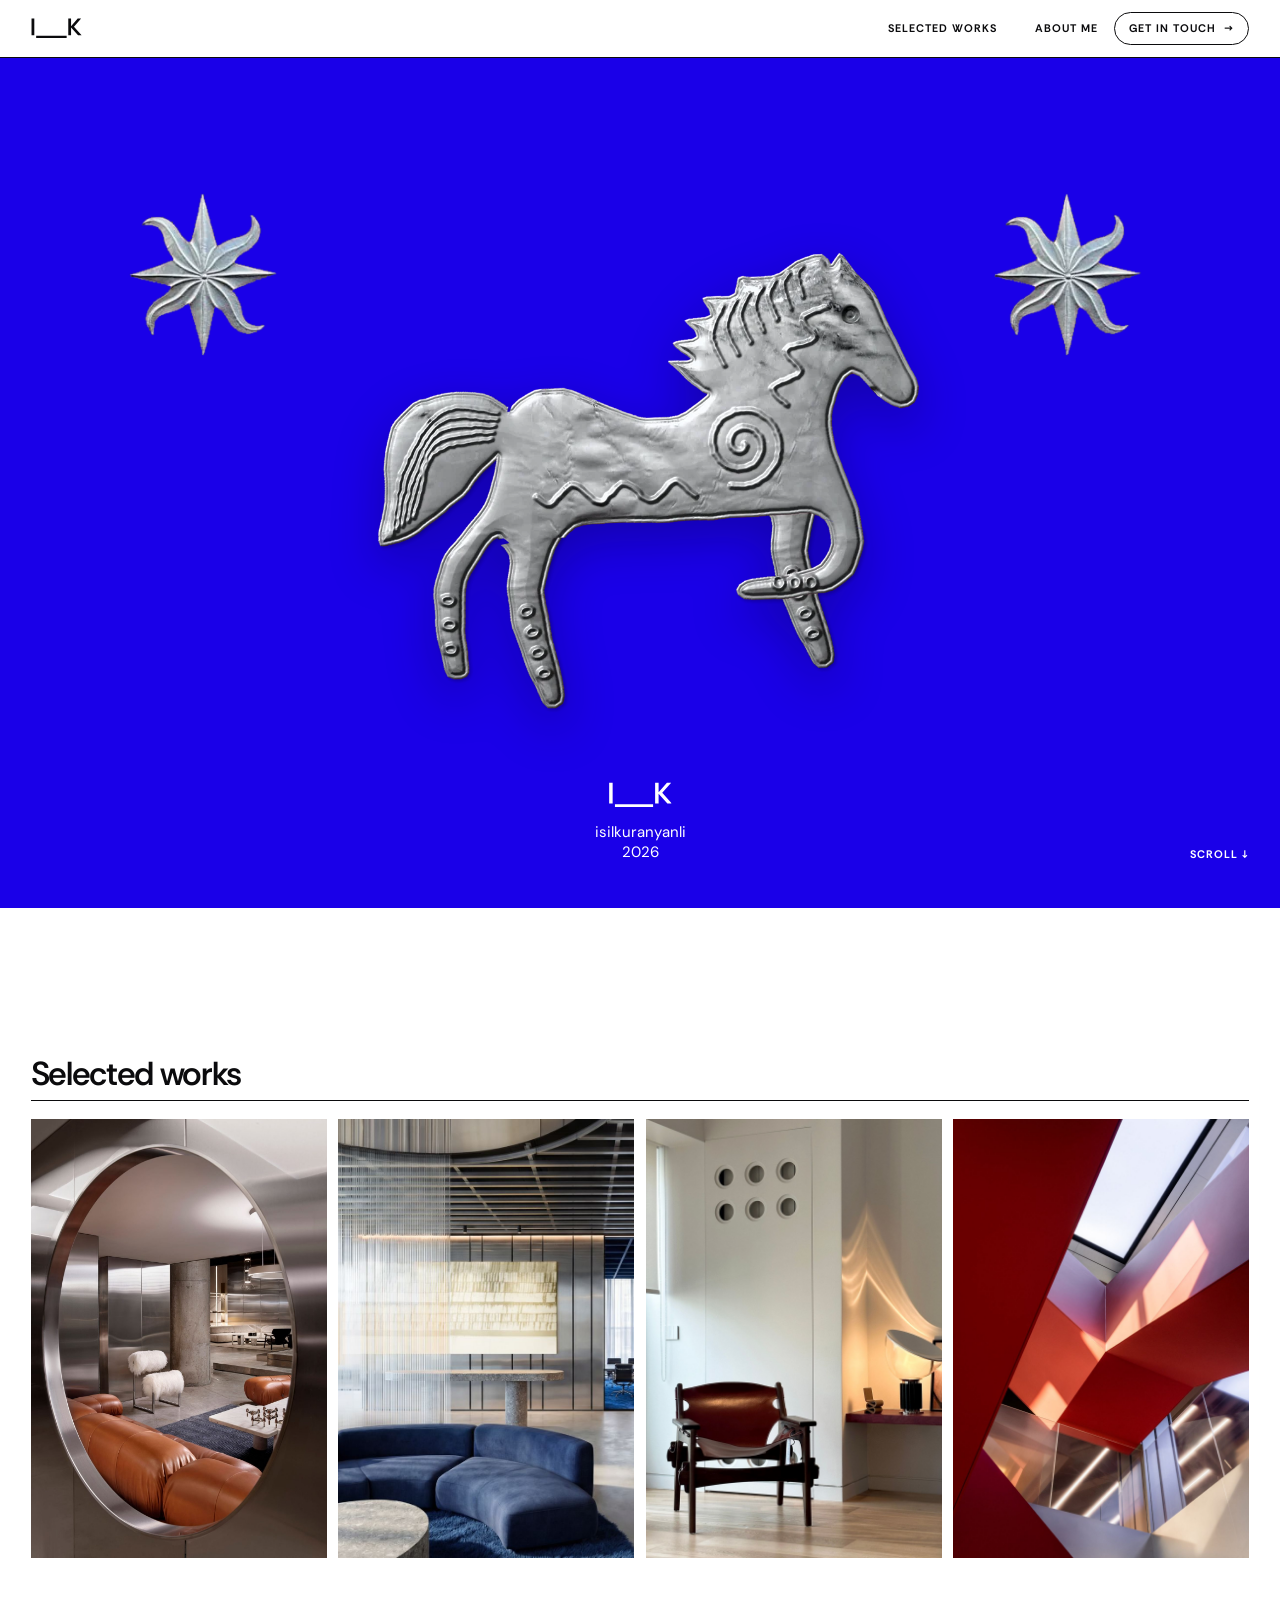
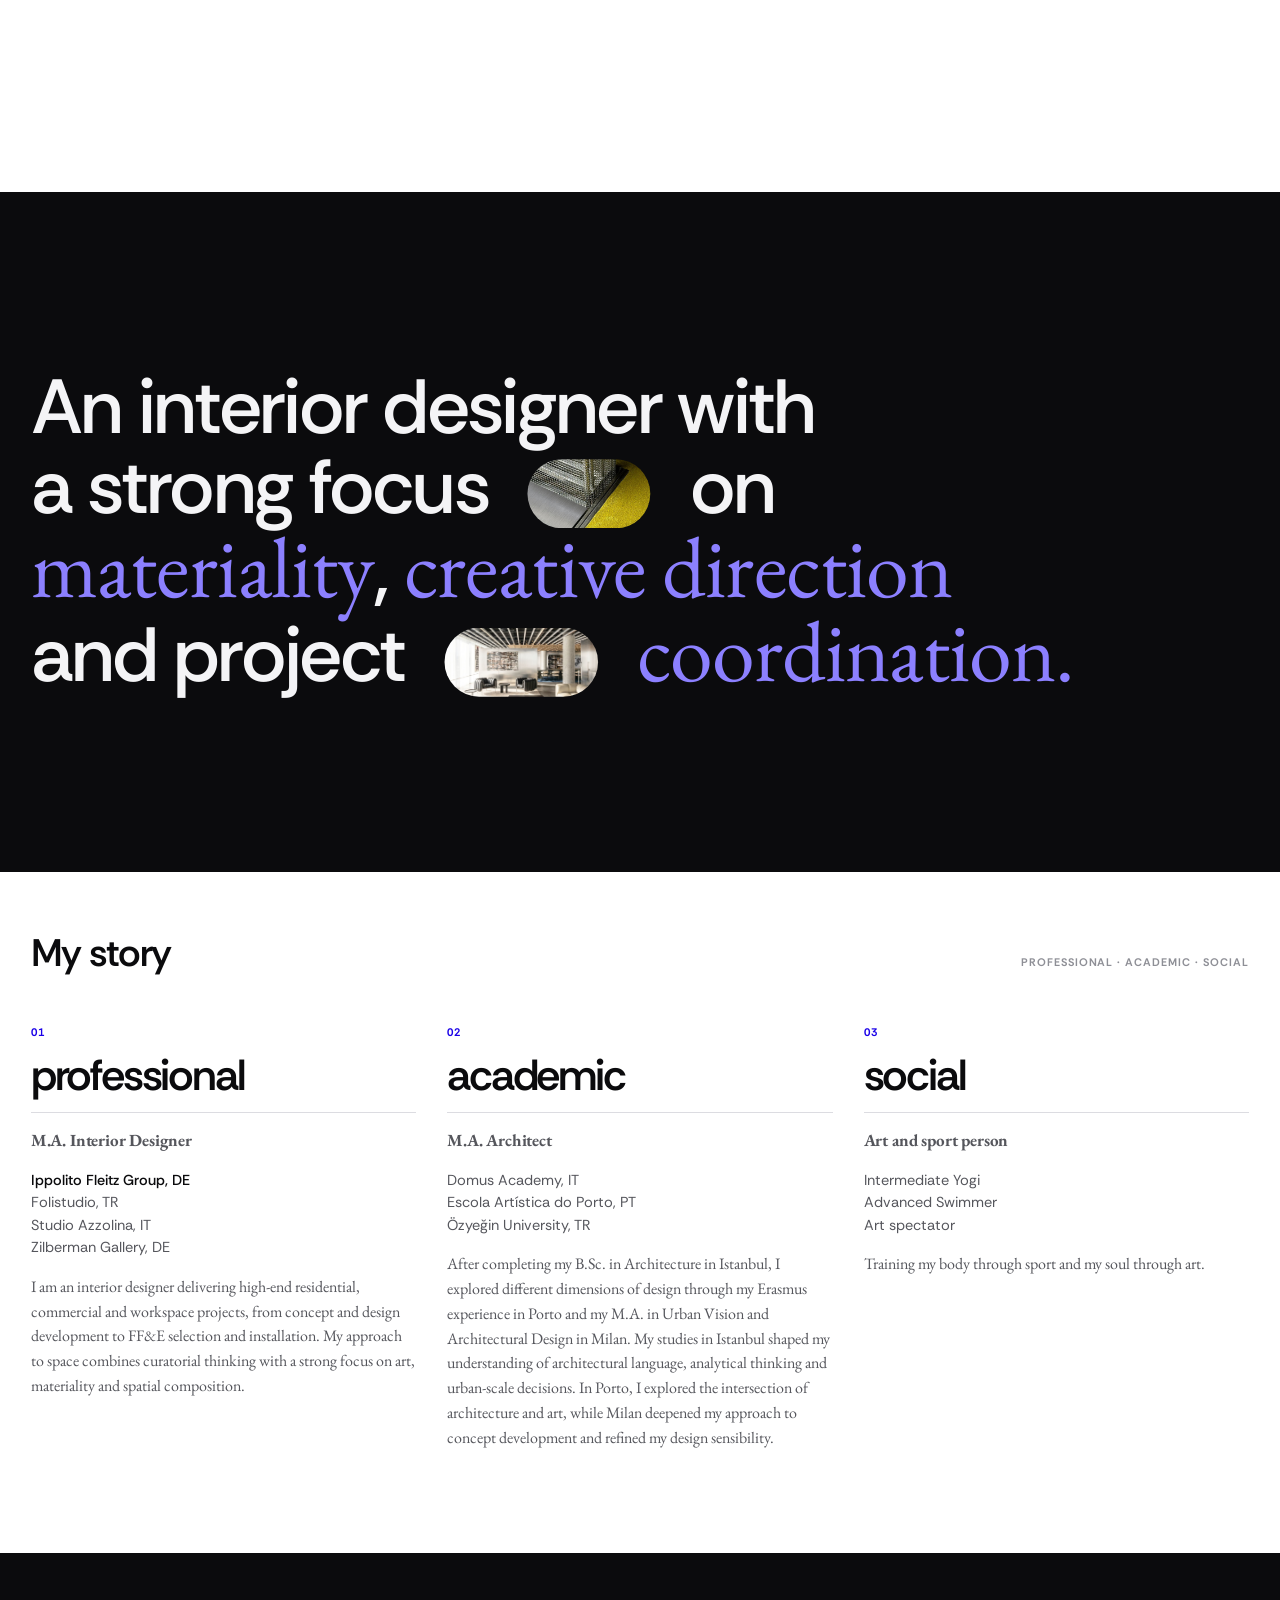
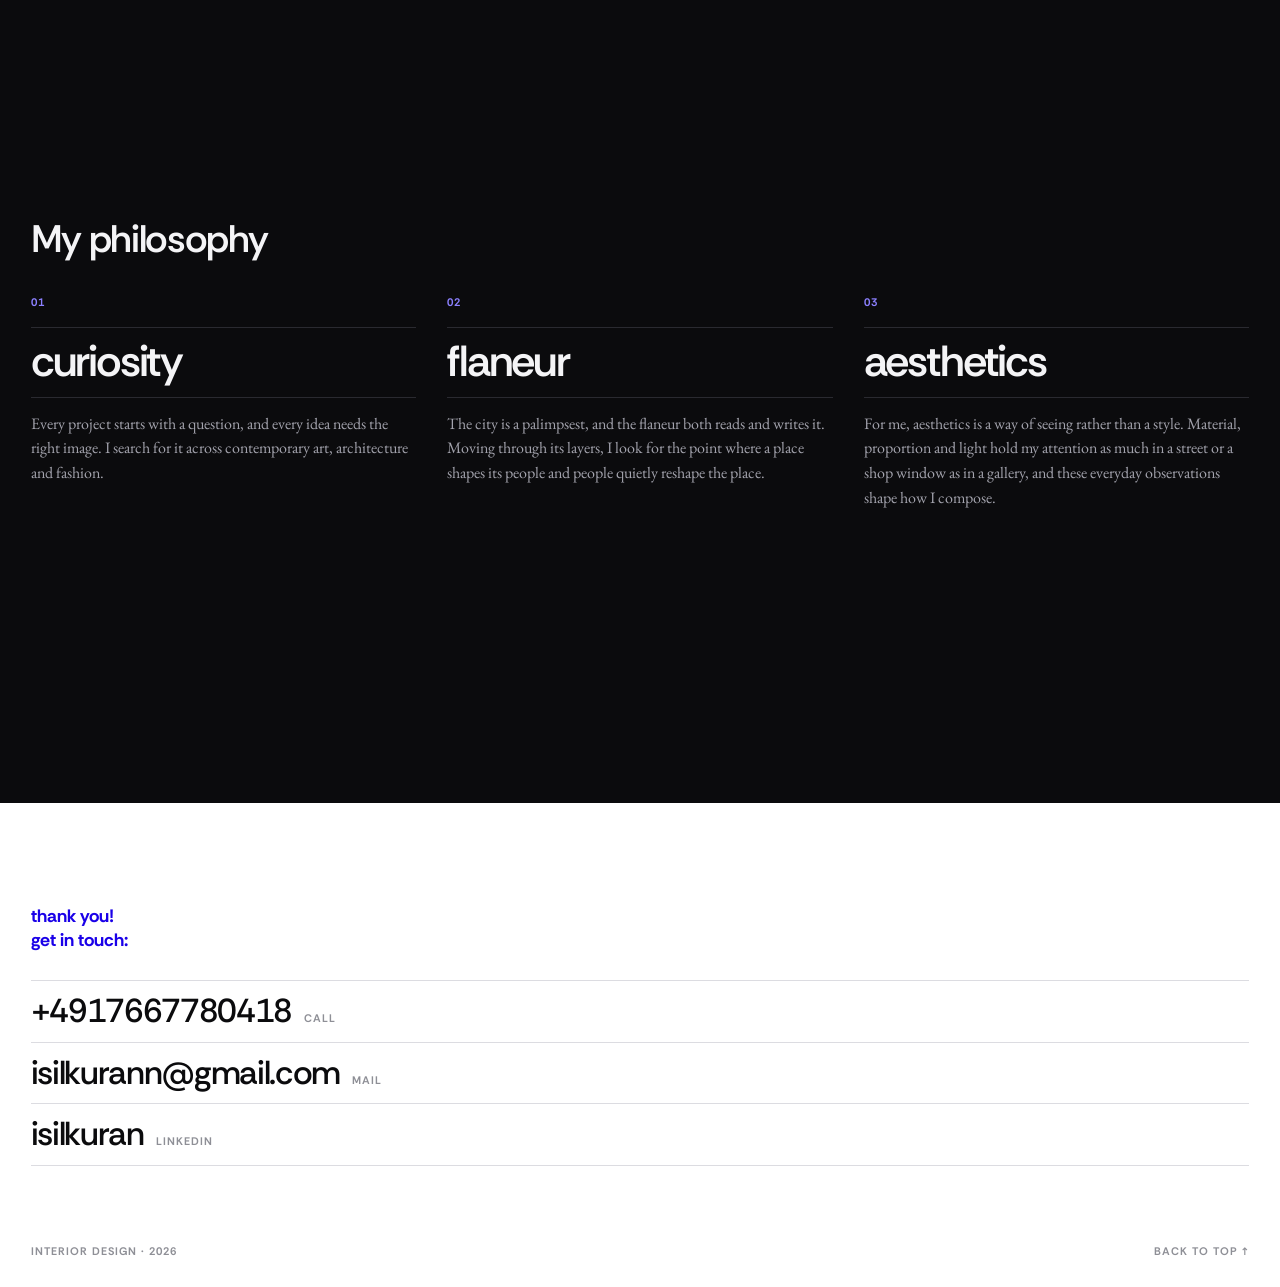
==== commit 8a698f09: "Add files via upload" ====
--- a/index.html
+++ b/index.html
@@ -86,7 +86,7 @@
   <section id="about" aria-label="About me">
   <div class="dark about-stmt" role="region" aria-label="Statement">
     <div class="wrap statement">
-      <p>An interior designer with a strog focus <span class="inl a"><img src="img/statement-a.jpg" alt=""></span> on <em>materiality</em>, <em>creative direction</em> and project <span class="inl b"><img src="img/statement-b.jpg" alt=""></span> <em>coordination.</em></p>
+      <p>An interior designer with a strong focus <span class="inl a"><img src="img/statement-a.jpg" alt=""></span> on <em>materiality</em>, <em>creative direction</em> and project <span class="inl b"><img src="img/statement-b.jpg" alt=""></span> <em>coordination.</em></p>
     </div>
   </div>
     <div class="wrap">
@@ -97,15 +97,15 @@
         <div class="col">
           <span class="label ix">01</span>
           <p class="word">professional</p>
-          <p class="role">M.A Interior Designer</p>
-          <ul><li class="lead">Ippolito Fleitz Group, GR</li><li>Folistudio, TR</li><li>Studio Azzolina, IT</li><li>Zilberman Gallery, GR</li></ul>
+          <p class="role">M.A. Interior Designer</p>
+          <ul><li class="lead">Ippolito Fleitz Group, DE</li><li>Folistudio, TR</li><li>Studio Azzolina, IT</li><li>Zilberman Gallery, DE</li></ul>
           <p>I am an interior designer delivering high-end residential, commercial and workspace projects, from concept and design development to FF&amp;E selection and installation. My approach to space combines curatorial thinking with a strong focus on art, materiality and spatial composition.</p>
         </div>
         <div class="col">
           <span class="label ix">02</span>
           <p class="word">academic</p>
-          <p class="role">M.A Architect</p>
-          <ul><li>Domus Academy, IT</li><li>Escuola Artistica do Porto, PT</li><li>Özyegin University,TR</li></ul>
+          <p class="role">M.A. Architect</p>
+          <ul><li>Domus Academy, IT</li><li>Escola Artística do Porto, PT</li><li>Özyeğin University, TR</li></ul>
           <p>After completing my B.Sc. in Architecture in Istanbul, I explored different dimensions of design through my Erasmus experience in Porto and my M.A. in Urban Vision and Architectural Design in Milan. My studies in Istanbul shaped my understanding of architectural language, analytical thinking and urban-scale decisions. In Porto, I explored the intersection of architecture and art, while Milan deepened my approach to concept development and refined my design sensibility.</p>
         </div>
         <div class="col">
@@ -113,14 +113,14 @@
           <p class="word">social</p>
           <p class="role">Art and sport person</p>
           <ul><li>Intermediate Yogi</li><li>Advanced Swimmer</li><li>Art spectator</li></ul>
-          <p>Training my bod by sport and soul by art.</p>
+          <p>Training my body through sport and my soul through art.</p>
         </div>
       </div>
     </div>
 
     <div class="dark">
       <div class="wrap philo">
-        <div class="part part-plain"><h3>My philospy</h3></div>
+        <div class="part part-plain"><h3>My philosophy</h3></div>
         <div class="cols">
           <div class="col">
             <span class="label ix">01</span>
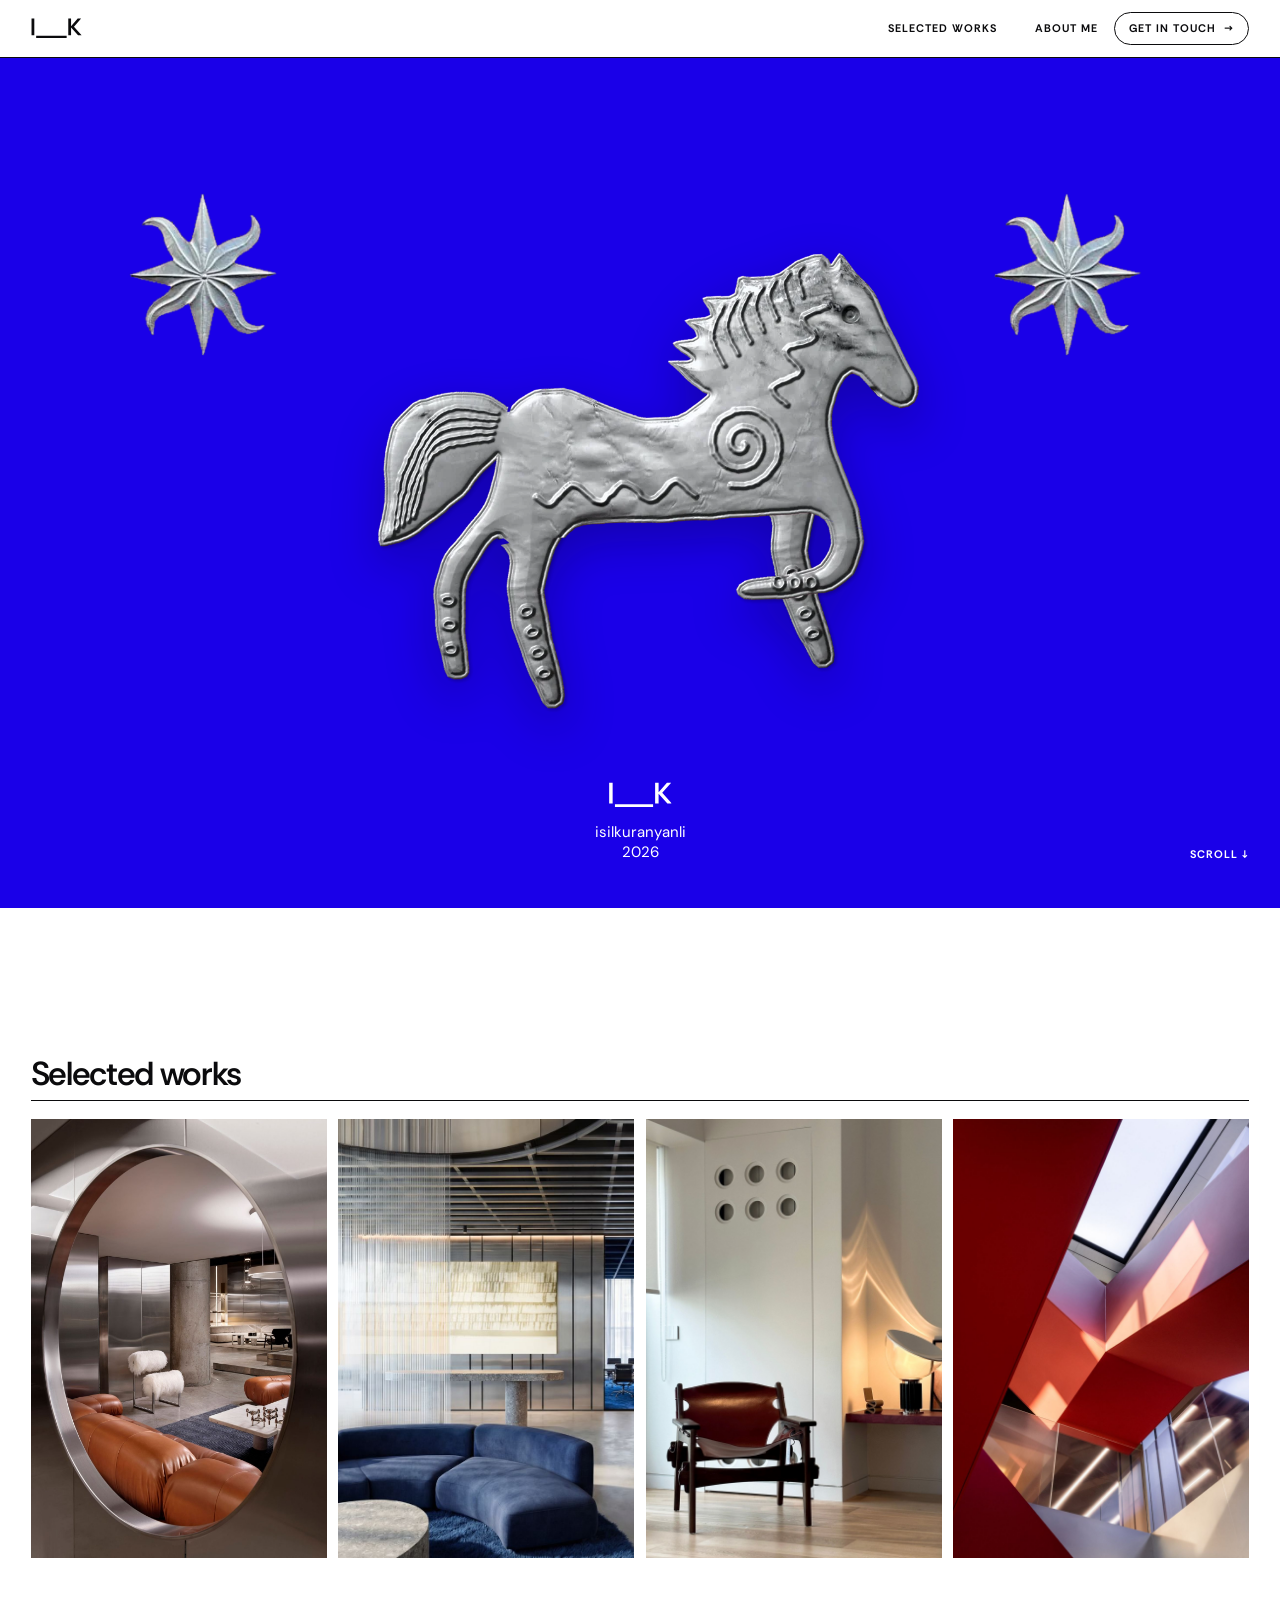
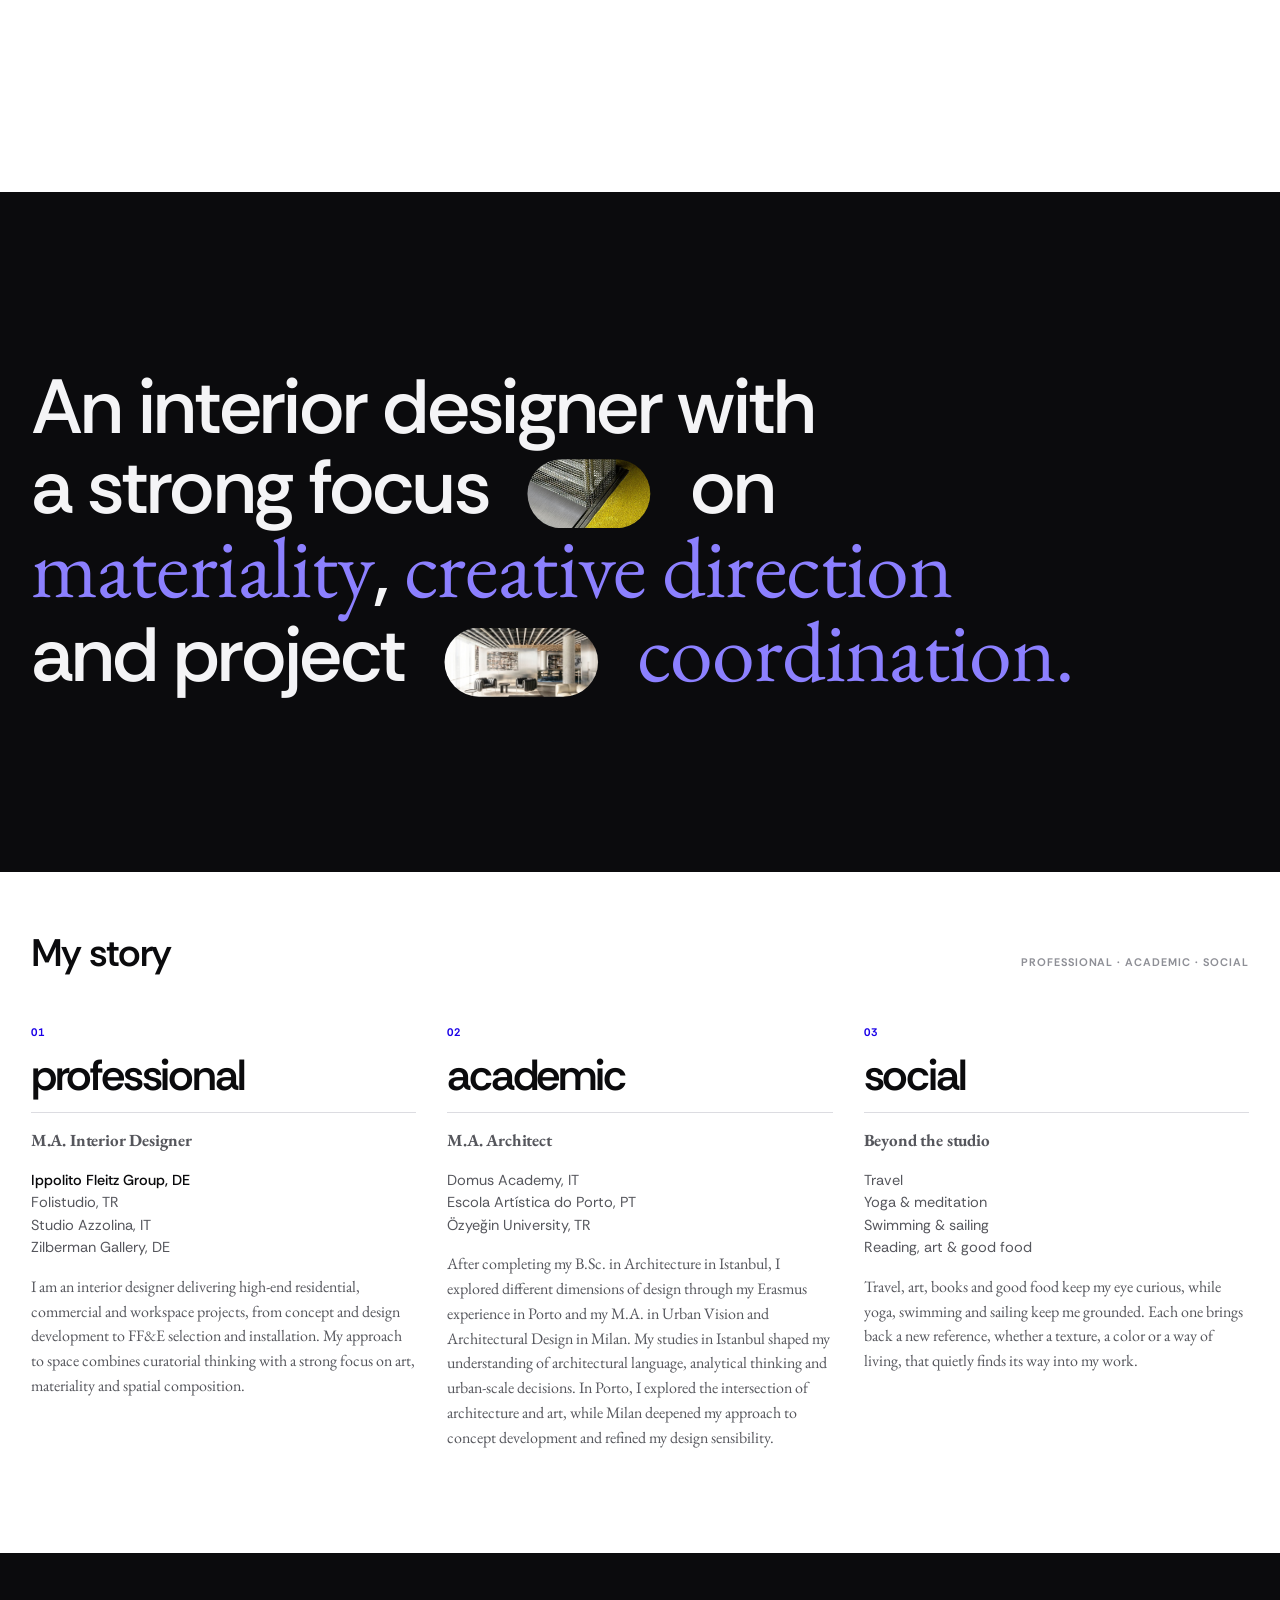
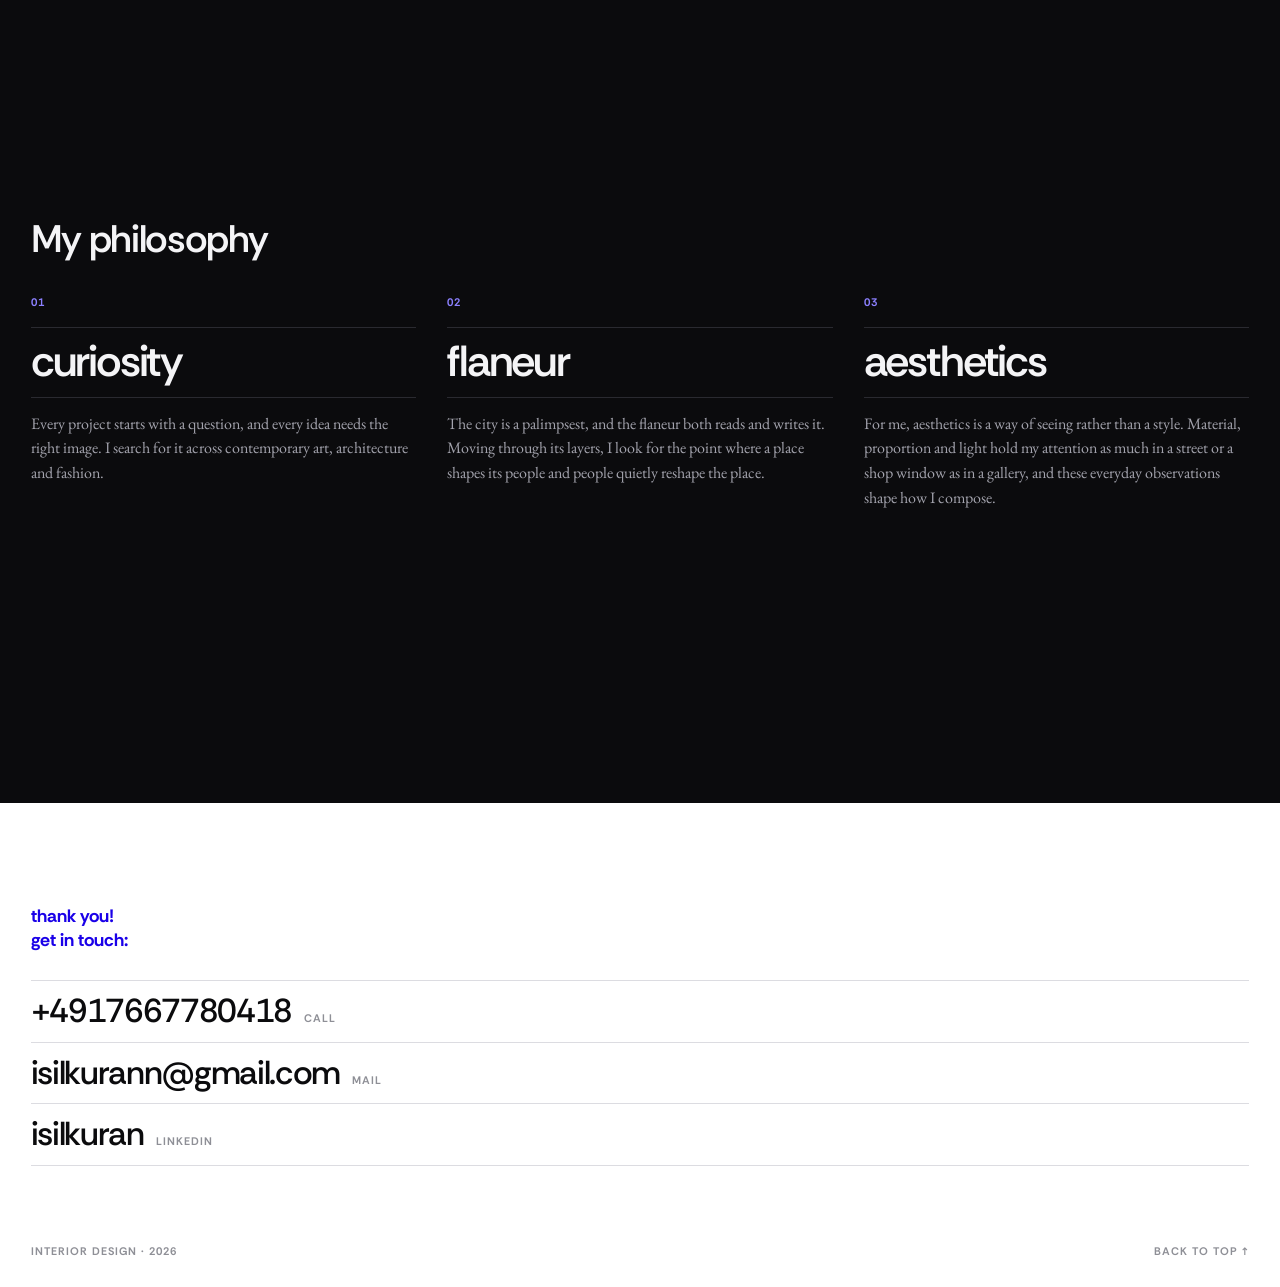
==== commit 84c72c6b: "Add files via upload" ====
--- a/index.html
+++ b/index.html
@@ -111,9 +111,9 @@
         <div class="col">
           <span class="label ix">03</span>
           <p class="word">social</p>
-          <p class="role">Art and sport person</p>
-          <ul><li>Intermediate Yogi</li><li>Advanced Swimmer</li><li>Art spectator</li></ul>
-          <p>Training my body through sport and my soul through art.</p>
+          <p class="role">Beyond the studio</p>
+          <ul><li>Travel</li><li>Yoga &amp; meditation</li><li>Swimming &amp; sailing</li><li>Reading, art &amp; good food</li></ul>
+          <p>Travel, art, books and good food keep my eye curious, while yoga, swimming and sailing keep me grounded. Each one brings back a new reference, whether a texture, a color or a way of living, that quietly finds its way into my work.</p>
         </div>
       </div>
     </div>
